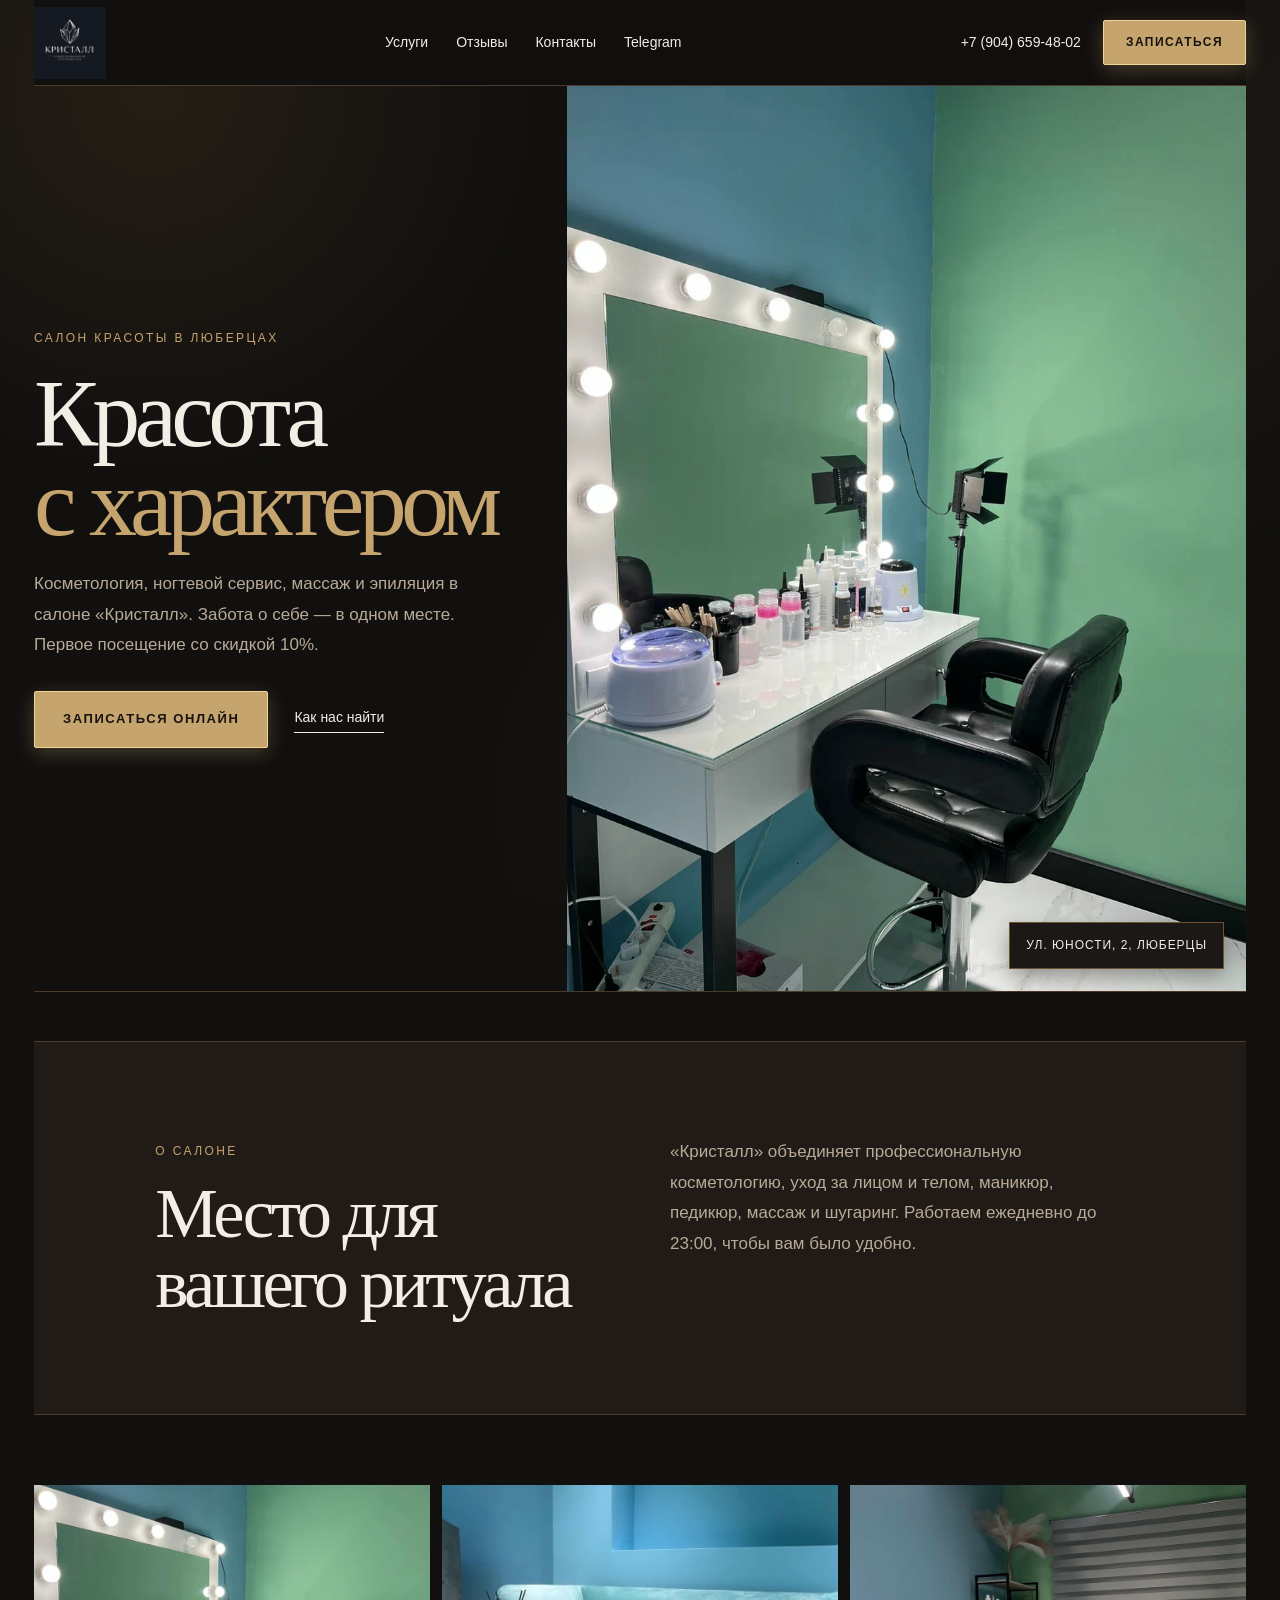
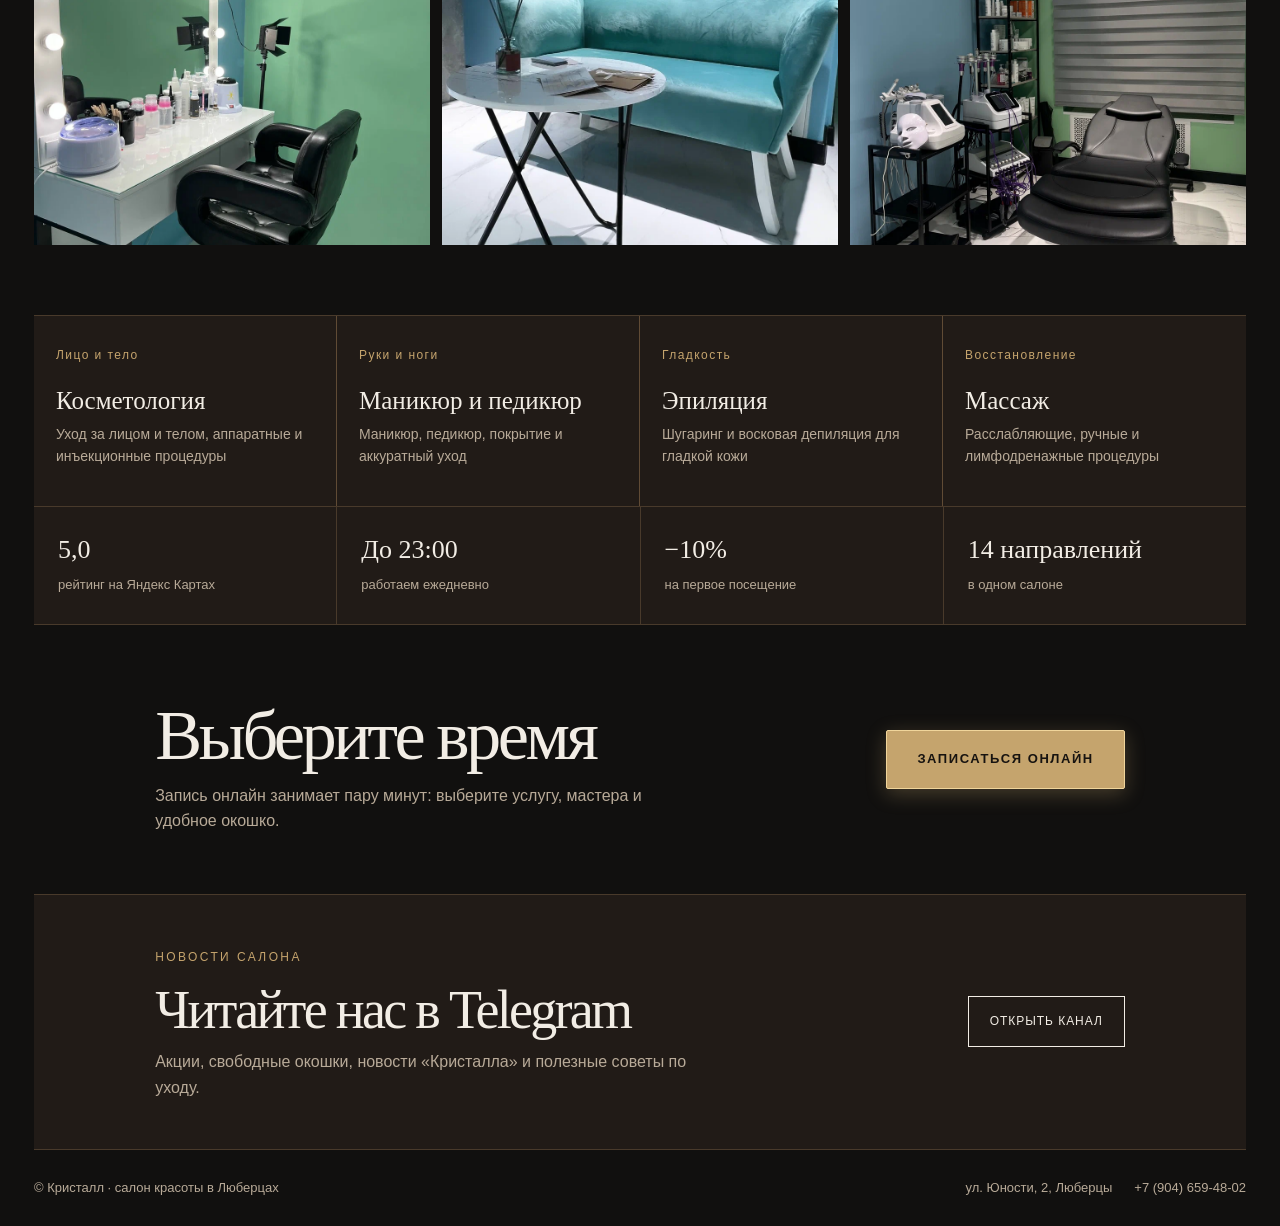
==== index.html @ a7b3329a "Add files via upload" ====
<!doctype html>
<html lang="ru">
<head>
<meta charset="utf-8">
<meta name="viewport" content="width=device-width,initial-scale=1">
<title>Кристалл — салон красоты в Люберцах: косметология, маникюр, массаж, шугаринг</title>
<meta name="description" content="Салон красоты «Кристалл» в Люберцах, ул. Юности, 2. Косметология, маникюр и педикюр, массаж, шугаринг. Работаем ежедневно до 23:00. Скидка 10% на первое посещение.">
<meta name="theme-color" content="#11100f">
<link rel="icon" href="assets/images/logo-kristall.jpg">
<link rel="canonical" href="https://russiangang52.github.io/krystal-site/">
<meta property="og:type" content="website">
<meta property="og:title" content="Кристалл — салон красоты в Люберцах">
<meta property="og:description" content="Косметология, маникюр, массаж и эпиляция. Ежедневно до 23:00. Скидка 10% на первое посещение.">
<meta property="og:image" content="https://russiangang52.github.io/krystal-site/assets/images/kristall-1.webp">
<script type="application/ld+json">
{"@context":"https://schema.org","@type":"BeautySalon","name":"Кристалл","url":"https://russiangang52.github.io/krystal-site/","telephone":"+79046594802","image":"https://russiangang52.github.io/krystal-site/assets/images/kristall-1.webp","address":{"@type":"PostalAddress","streetAddress":"ул. Юности, 2","addressLocality":"Люберцы","addressCountry":"RU"},"sameAs":["https://t.me/crystalstudio1"]}
</script>
<style>
:root{--bg:#11100f;--panel:#211b17;--ink:#f2ede5;--muted:#b8aa98;--gold:#c5a46d;--gold-hi:#f0d59b;--line:#493a2b;--serif:Georgia,serif;--sans:Arial,sans-serif}
*{box-sizing:border-box}
html{scroll-behavior:smooth}
body{margin:0;background:var(--bg);color:var(--ink);font:16px/1.6 var(--sans);
background-image:radial-gradient(circle at 12% 10%,rgba(130,92,48,.18),transparent 28%),radial-gradient(circle at 88% 18%,rgba(76,58,42,.22),transparent 30%),radial-gradient(circle at 62% 88%,rgba(107,73,43,.14),transparent 28%);background-attachment:fixed;overflow-x:clip}
a{color:inherit;text-decoration:none}
:focus-visible{outline:2px solid var(--gold-hi);outline-offset:3px}
.site{max-width:1360px;margin:auto;padding:0 34px}
.label{font-size:12px;color:var(--gold);letter-spacing:.2em;text-transform:uppercase}

/* шапка */
.top{position:sticky;top:0;z-index:30;height:86px;display:flex;align-items:center;justify-content:space-between;gap:20px;background:rgba(17,16,15,.96);border-bottom:1px solid var(--line)}
.logo{display:block;width:72px;height:72px}
.logo img{display:block;width:100%;height:100%;object-fit:contain}
.nav{display:flex;gap:28px;font-size:14px}
.nav a{padding:8px 0}
.nav a:hover{color:var(--gold)}
.top-right{display:flex;align-items:center;gap:22px}
.phone{font-size:14px;white-space:nowrap}
.phone:hover{color:var(--gold)}
.cta{display:inline-flex;align-items:center;justify-content:center;min-height:42px;padding:12px 22px;background:var(--gold);color:#171310;border:1px solid var(--gold-hi);border-radius:2px;font-size:12px;font-weight:700;letter-spacing:.12em;text-transform:uppercase;box-shadow:0 5px 20px rgba(197,164,109,.3);transition:background .2s,transform .2s}
.cta:hover{background:var(--gold-hi);transform:translateY(-1px)}

/* первый экран */
.hero{display:grid;grid-template-columns:44% 56%;min-height:650px;border-bottom:1px solid var(--line)}
.hero-copy{display:flex;flex-direction:column;justify-content:center;padding:70px 12% 70px 0}
.hero h1{font:400 clamp(52px,7.5vw,112px)/.92 var(--serif);letter-spacing:-.06em;margin:22px 0}
.hero h1 em{font-style:normal;color:var(--gold)}
.hero p{max-width:430px;color:var(--muted);font-size:17px;line-height:1.8;margin:0 0 30px}
.hero-actions{display:flex;gap:26px;align-items:center;flex-wrap:wrap}
.hero-actions .cta{padding:17px 28px;font-size:13px}
.link{border-bottom:1px solid var(--ink);padding-bottom:4px;font-size:14px}
.link:hover{color:var(--gold);border-color:var(--gold)}
.hero-image{position:relative;overflow:hidden;background:#1b1816}
.hero-image img{display:block;width:100%;height:100%;min-height:650px;object-fit:cover;filter:saturate(.85)}
.tag{position:absolute;right:22px;bottom:22px;background:#1b1816;color:var(--ink);border:1px solid #6a5232;padding:13px 16px;font-size:12px;letter-spacing:.08em;text-transform:uppercase;box-shadow:0 8px 22px rgba(0,0,0,.35)}

/* бегущая строка */
.ticker{overflow:hidden;white-space:nowrap;padding:15px 0;border-bottom:1px solid var(--line);color:var(--gold);font-size:12px;letter-spacing:.22em;text-transform:uppercase}
.ticker-track{display:inline-block;padding-left:100%;animation:ticker 40s linear infinite}
@keyframes ticker{to{transform:translateX(-100%)}}

/* общие секции */
.promo,.booking-cta,.telegram-news{border-bottom:1px solid var(--line)}
.promo{display:grid;grid-template-columns:1fr 1fr;gap:60px;padding:95px 10%;background:var(--panel)}
.promo h2,.telegram-news h2,.booking-cta h2{font:400 clamp(40px,5.5vw,72px)/1 var(--serif);letter-spacing:-.05em;margin:15px 0 0}
.promo p{color:var(--muted);font-size:17px;line-height:1.8;max-width:500px;margin:0}

.photo-strip{display:grid;grid-template-columns:repeat(3,1fr);gap:12px;padding:70px 0;border-bottom:1px solid var(--line)}
.photo-strip img{display:block;width:100%;height:360px;object-fit:cover;filter:saturate(.85);transition:filter .3s}
.photo-strip img:hover{filter:saturate(1)}

.services{display:grid;grid-template-columns:repeat(4,1fr);border-bottom:1px solid var(--line)}
.service{display:block;padding:30px 22px;min-height:190px;background:var(--panel);border-right:1px solid #604b35;transition:background .2s}
.service:last-child{border-right:0}
.service:hover{background:#2a221d}
.service small{display:block;color:var(--gold);font-size:12px;letter-spacing:.12em}
.service h3{font:400 25px var(--serif);margin:22px 0 8px}
.service p{margin:0;color:var(--muted);font-size:14px}

.benefits{display:grid;grid-template-columns:repeat(4,1fr);gap:1px;background:var(--line);border-bottom:1px solid var(--line)}
.benefit{padding:28px 24px;background:var(--panel)}
.benefit b{display:block;font:400 26px var(--serif);margin-bottom:6px}
.benefit span{color:var(--muted);font-size:13px}

.booking-cta{display:grid;grid-template-columns:1fr auto;gap:35px;align-items:center;padding:60px 10%}
.booking-cta p{color:var(--muted);max-width:520px;margin:12px 0 0}
.booking-cta .cta{padding:18px 30px;font-size:13px}

.telegram-news{display:grid;grid-template-columns:1fr auto;gap:35px;align-items:center;padding:48px 10%;background:var(--panel)}
.telegram-news h2{font-size:clamp(32px,4.5vw,54px)}
.telegram-news p{color:var(--muted);max-width:560px;margin:12px 0 0}
.btn-outline{display:inline-block;padding:15px 21px;border:1px solid var(--ink);font-size:12px;letter-spacing:.08em;text-transform:uppercase;transition:background .2s,color .2s}
.btn-outline:hover{background:var(--ink);color:#171310}

footer{display:flex;justify-content:space-between;gap:16px;flex-wrap:wrap;padding:28px 0;color:var(--muted);font-size:13px}
footer a:hover{color:var(--gold-hi)}
.foot-links{display:flex;gap:22px;flex-wrap:wrap}

/* планшет и телефон */
@media(max-width:850px){
.site{padding:0 20px}
.hero,.promo,.booking-cta,.telegram-news{grid-template-columns:1fr}
.hero-copy{padding:60px 0}
.hero-image img{min-height:420px}
.services,.benefits{grid-template-columns:1fr 1fr}
.service:nth-child(2){border-right:0}
.service{border-bottom:1px solid #604b35}
.phone{display:none}
.promo,.booking-cta,.telegram-news{padding:60px 0}
.promo{padding:60px 20px;margin:0 -20px}
}
@media(max-width:560px){
body{background-attachment:scroll}
.top{height:auto;margin:0 -20px;padding:10px 20px 0;flex-wrap:wrap;row-gap:0;background:#11100f}
.logo{width:48px;height:48px}
.logo img{border-radius:8px}
.nav{order:3;width:100%;justify-content:space-between;gap:8px;margin-top:10px;border-top:1px solid var(--line);font-size:14px}
.nav a{padding:12px 4px}
.nav a:first-child{padding-left:0}
.nav a:last-child{padding-right:0}
.hero{min-height:0}
.hero-copy{padding:44px 0 48px}
.hero h1{font-size:clamp(36px,12vw,56px);margin:16px 0 20px;overflow-wrap:break-word}
.hero h1 em{white-space:nowrap}
.hero p{font-size:16px;line-height:1.7;margin-bottom:26px}
.hero-image img{min-height:300px}
.tag{right:12px;bottom:12px;padding:10px 12px;font-size:11px}
.cta{padding:10px 18px;min-height:40px;font-size:11px;box-shadow:none}
.photo-strip,.services,.benefits{grid-template-columns:1fr}
.photo-strip{padding:50px 0}
.photo-strip img{height:280px}
.service{border-right:0}
.hero-actions .cta{width:100%}
footer{flex-direction:column}
}
@media(prefers-reduced-motion:reduce){
html{scroll-behavior:auto}
.ticker-track{animation:none;padding-left:0}
.cta,.btn-outline,.service,.photo-strip img{transition:none}
}
</style>
</head>
<body>
<main class="site">

<header class="top">
<a class="logo" href="index.html" aria-label="Кристалл — на главную"><img src="assets/images/logo-kristall.jpg" alt="Кристалл — студия косметологии и эстетики тела" width="72" height="72"></a>
<nav class="nav" aria-label="Основное меню">
<a href="services.html">Услуги</a>
<a href="reviews.html">Отзывы</a>
<a href="contacts.html">Контакты</a>
<a href="https://t.me/crystalstudio1" target="_blank" rel="noopener noreferrer">Telegram</a>
</nav>
<div class="top-right">
<a class="phone" href="tel:+79046594802">+7 (904) 659-48-02</a>
<a class="cta" href="https://n1029302.yclients.com/" target="_blank" rel="noopener noreferrer">Записаться</a>
</div>
</header>

<section class="hero">
<div class="hero-copy">
<span class="label">Салон красоты в Люберцах</span>
<h1>Красота<br><em>с характером</em></h1>
<p>Косметология, ногтевой сервис, массаж и эпиляция в салоне «Кристалл». Забота о себе — в одном месте. Первое посещение со скидкой 10%.</p>
<div class="hero-actions">
<a class="cta" href="https://n1029302.yclients.com/" target="_blank" rel="noopener noreferrer">Записаться онлайн</a>
<a class="link" href="contacts.html">Как нас найти</a>
</div>
</div>
<div class="hero-image">
<img src="assets/images/kristall-1.webp" alt="Рабочее место мастера салона Кристалл" fetchpriority="high">
<span class="tag">ул. Юности, 2, Люберцы</span>
</div>
</section>

<div class="ticker" aria-hidden="true"><span class="ticker-track">КОСМЕТОЛОГИЯ · МАССАЖ · МАНИКЮР · ПЕДИКЮР · УХОД · ШУГАРИНГ · КОСМЕТОЛОГИЯ · МАССАЖ · МАНИКЮР · ПЕДИКЮР · УХОД · ШУГАРИНГ · </span></div>

<section class="promo" aria-labelledby="about-title">
<div>
<span class="label">О салоне</span>
<h2 id="about-title">Место для<br>вашего ритуала</h2>
</div>
<p>«Кристалл» объединяет профессиональную косметологию, уход за лицом и телом, маникюр, педикюр, массаж и шугаринг. Работаем ежедневно до 23:00, чтобы вам было удобно.</p>
</section>

<section class="photo-strip" aria-label="Фотографии салона">
<img src="assets/images/kristall-1.webp" alt="Рабочее место мастера в салоне Кристалл" loading="lazy">
<img src="assets/images/kristall-2.webp" alt="Зона ожидания салона Кристалл" loading="lazy">
<img src="assets/images/kristall-3.webp" alt="Косметологический кабинет салона Кристалл" loading="lazy">
</section>

<section class="services" aria-label="Направления">
<a class="service" href="services.html"><small>Лицо и тело</small><h3>Косметология</h3><p>Уход за лицом и телом, аппаратные и инъекционные процедуры</p></a>
<a class="service" href="services.html"><small>Руки и ноги</small><h3>Маникюр и педикюр</h3><p>Маникюр, педикюр, покрытие и аккуратный уход</p></a>
<a class="service" href="services.html"><small>Гладкость</small><h3>Эпиляция</h3><p>Шугаринг и восковая депиляция для гладкой кожи</p></a>
<a class="service" href="services.html"><small>Восстановление</small><h3>Массаж</h3><p>Расслабляющие, ручные и лимфодренажные процедуры</p></a>
</section>

<section class="benefits" aria-label="Преимущества">
<div class="benefit"><b>5,0</b><span>рейтинг на Яндекс Картах</span></div>
<div class="benefit"><b>До 23:00</b><span>работаем ежедневно</span></div>
<div class="benefit"><b>−10%</b><span>на первое посещение</span></div>
<div class="benefit"><b>14 направлений</b><span>в одном салоне</span></div>
</section>

<section class="booking-cta" aria-labelledby="book-title">
<div>
<h2 id="book-title">Выберите время</h2>
<p>Запись онлайн занимает пару минут: выберите услугу, мастера и удобное окошко.</p>
</div>
<a class="cta" href="https://n1029302.yclients.com/" target="_blank" rel="noopener noreferrer">Записаться онлайн</a>
</section>

<section class="telegram-news" aria-labelledby="tg-title">
<div>
<span class="label">Новости салона</span>
<h2 id="tg-title">Читайте нас в Telegram</h2>
<p>Акции, свободные окошки, новости «Кристалла» и полезные советы по уходу.</p>
</div>
<a class="btn-outline" href="https://t.me/crystalstudio1" target="_blank" rel="noopener noreferrer">Открыть канал</a>
</section>

<footer>
<span>© Кристалл · салон красоты в Люберцах</span>
<div class="foot-links">
<a href="contacts.html">ул. Юности, 2, Люберцы</a>
<a href="tel:+79046594802">+7 (904) 659-48-02</a>
</div>
</footer>

</main>
</body>
</html>
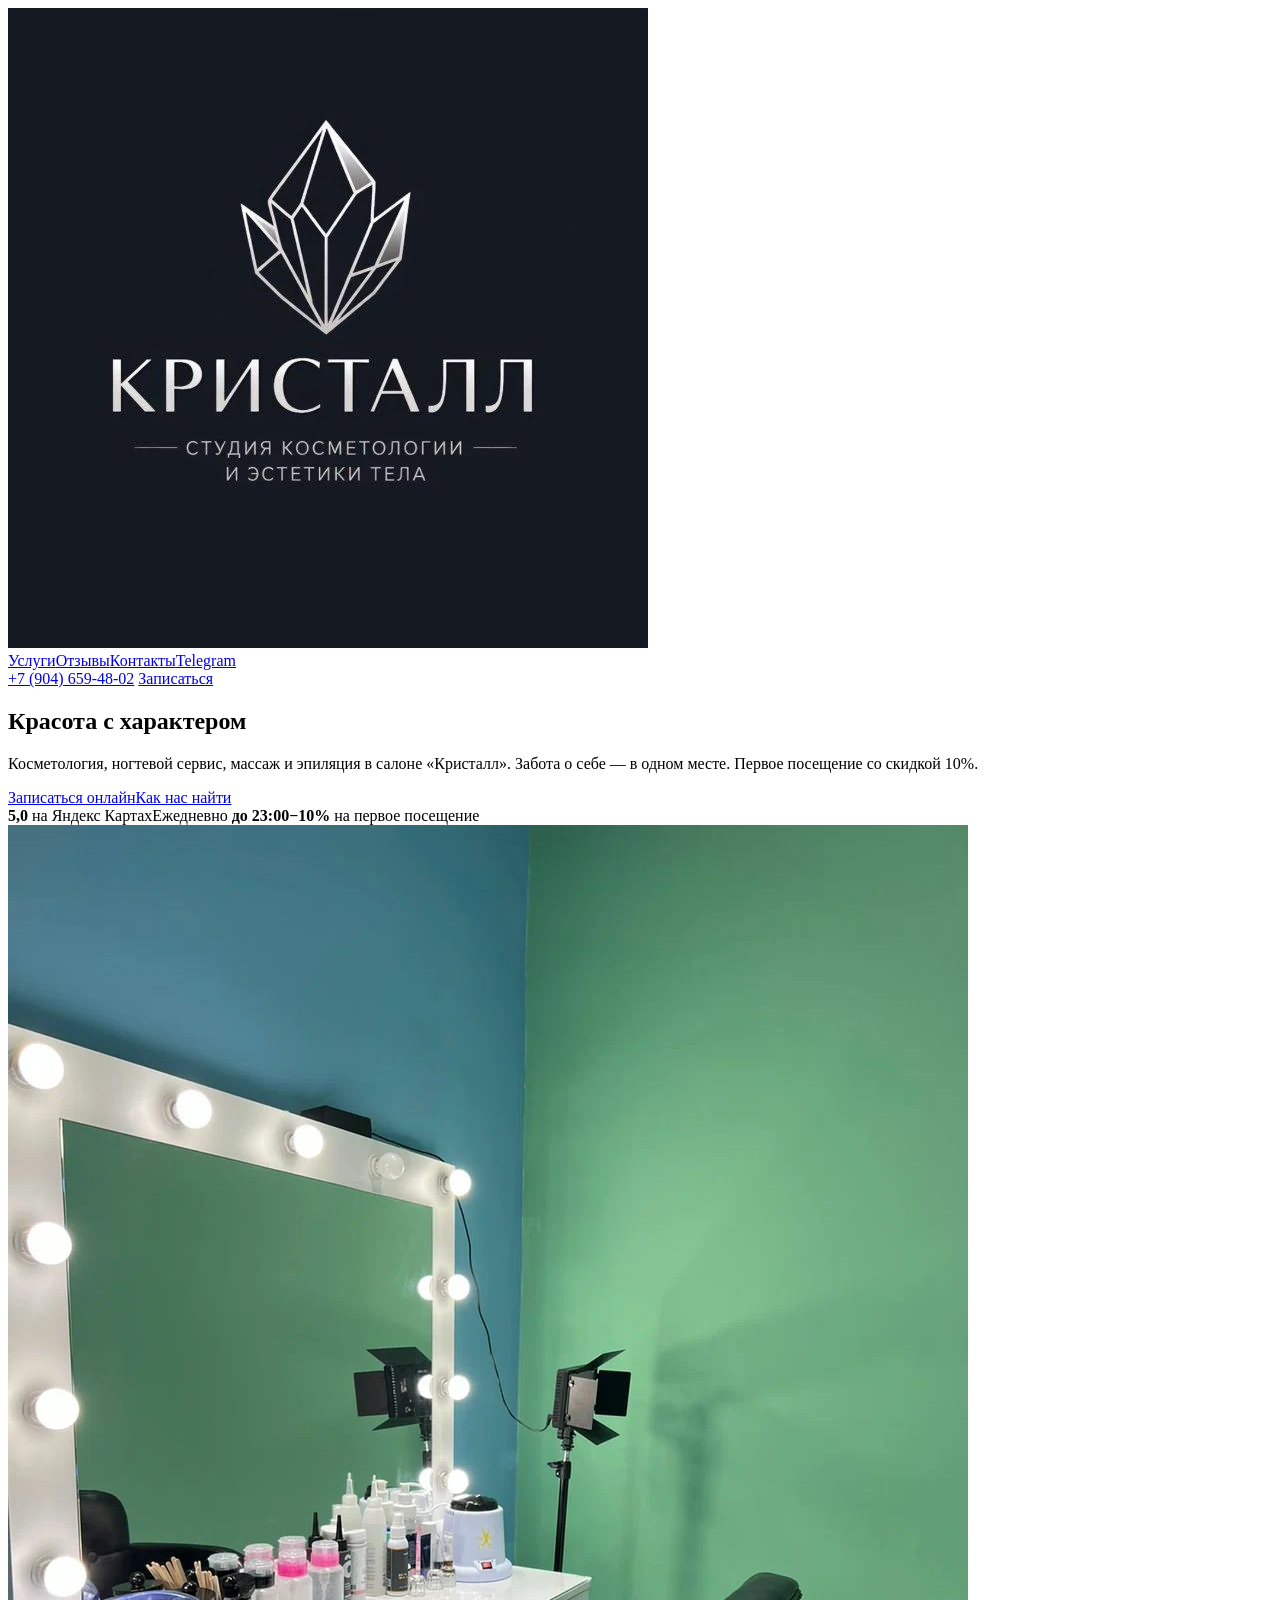
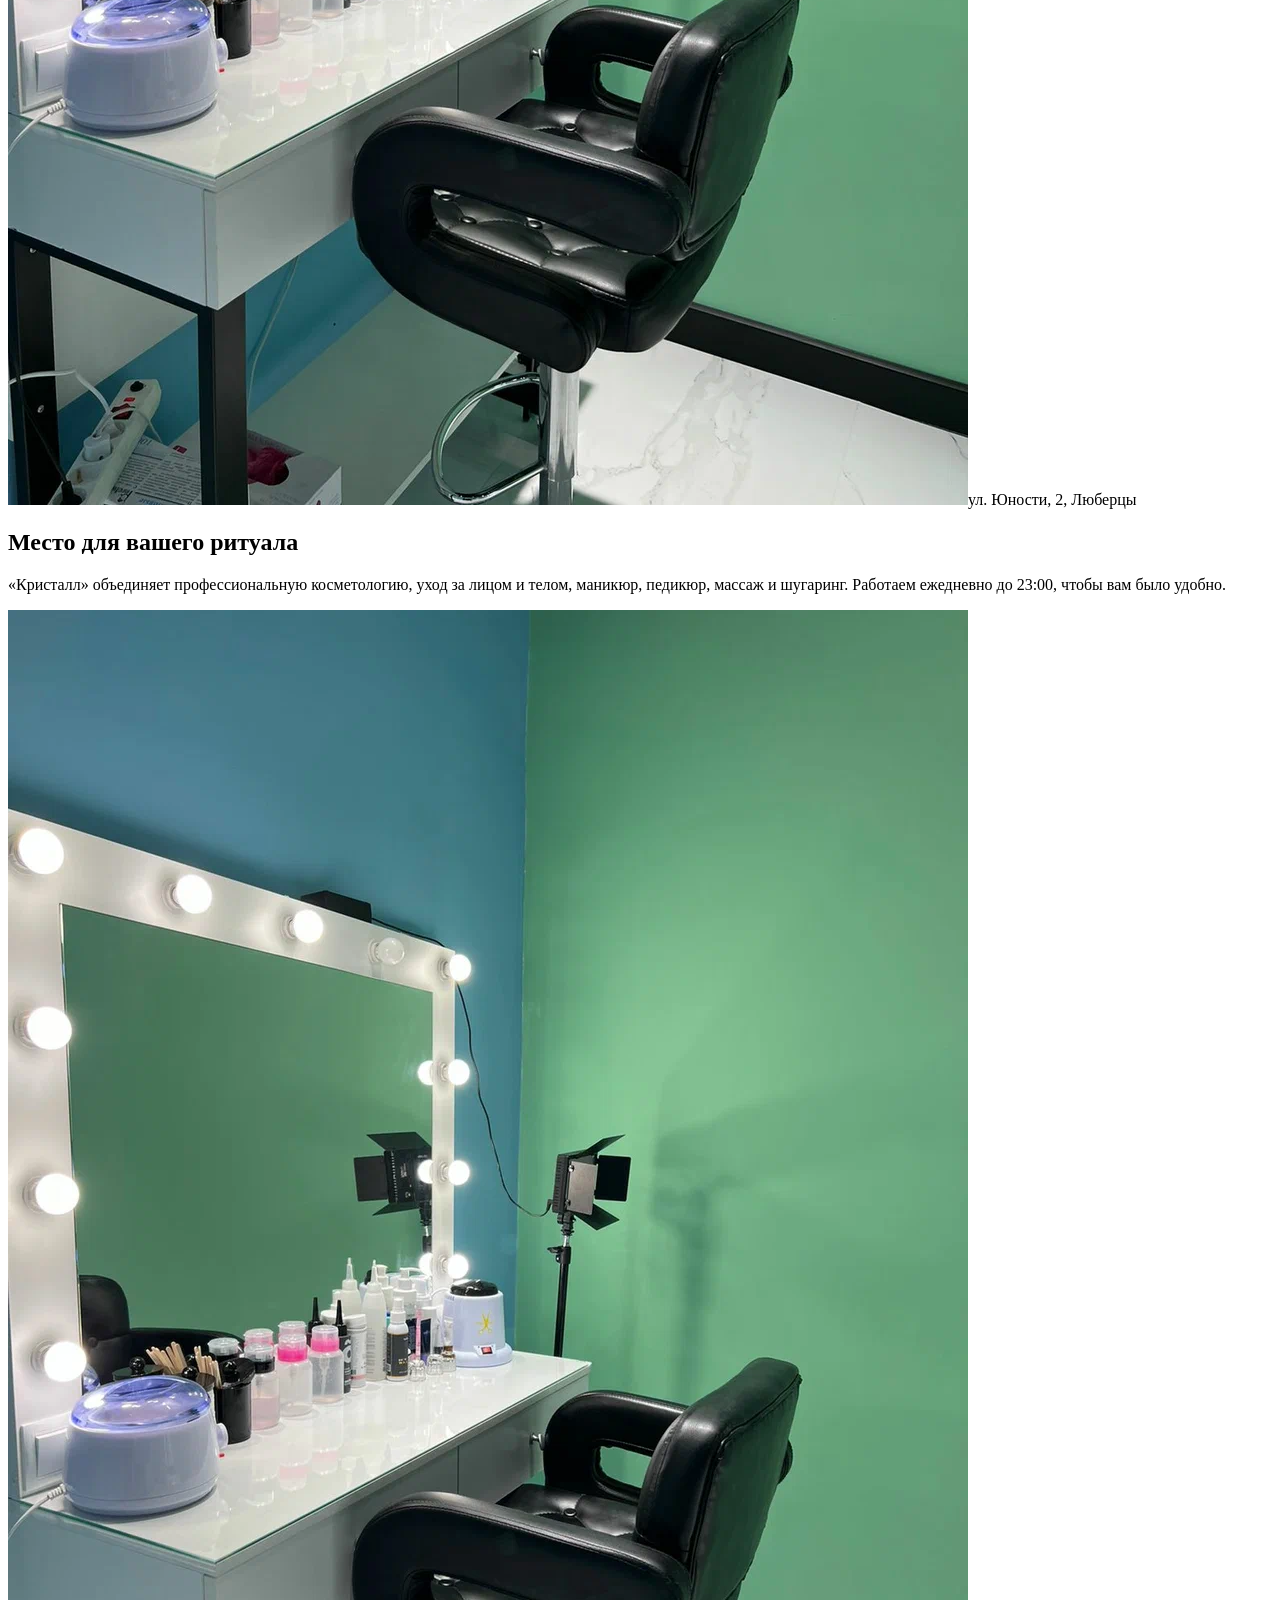
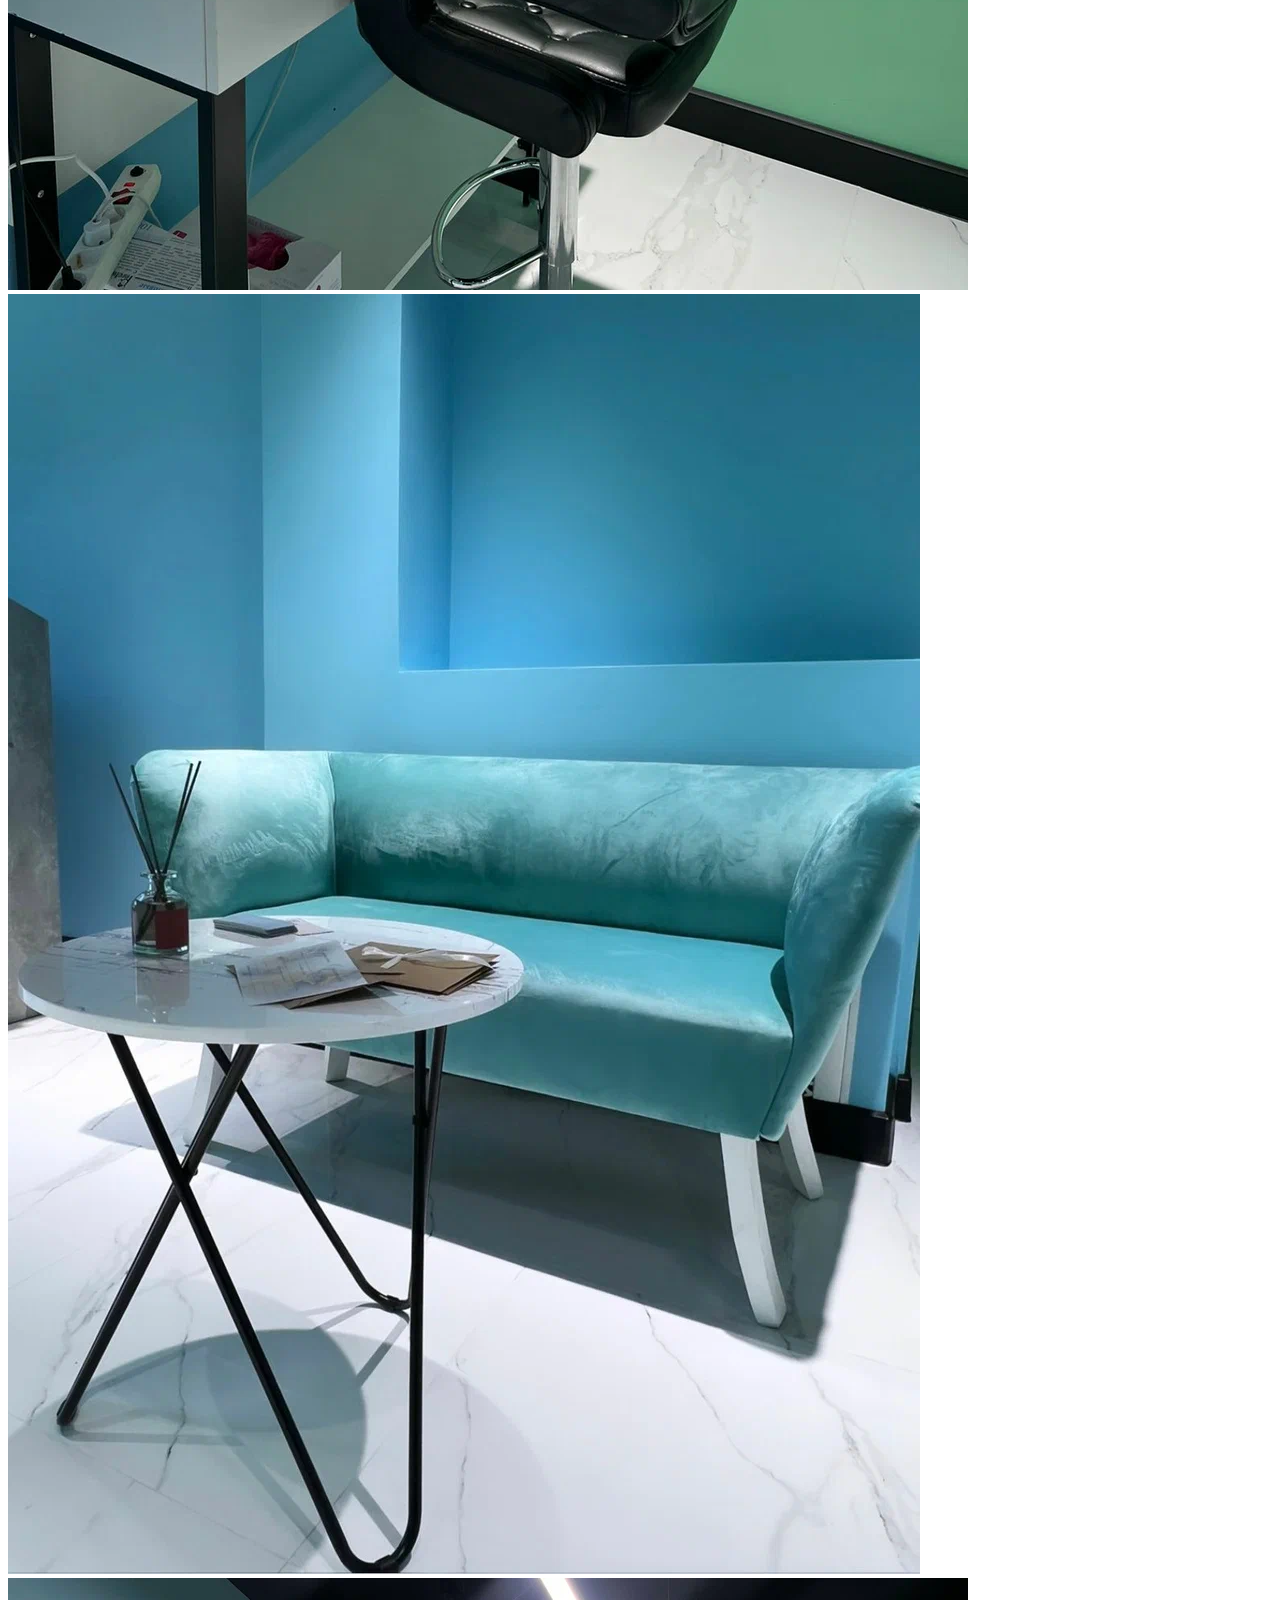
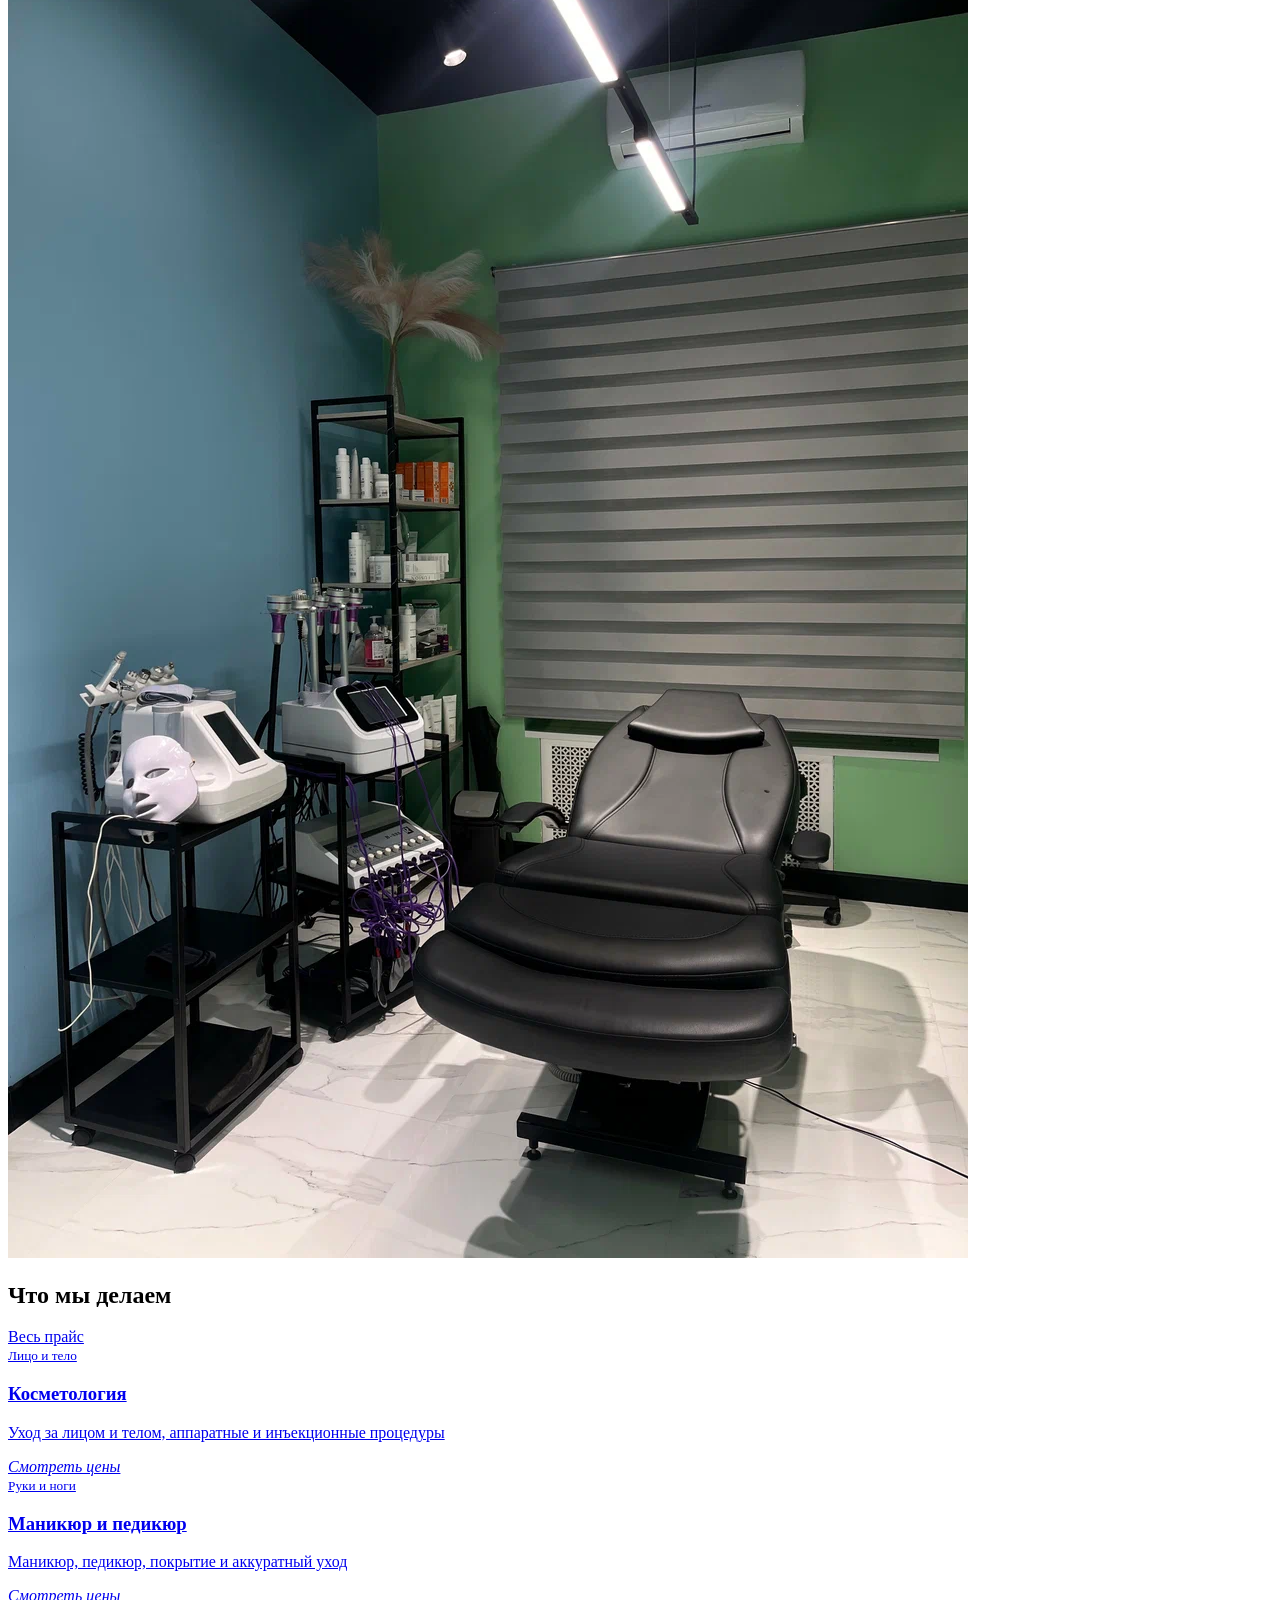
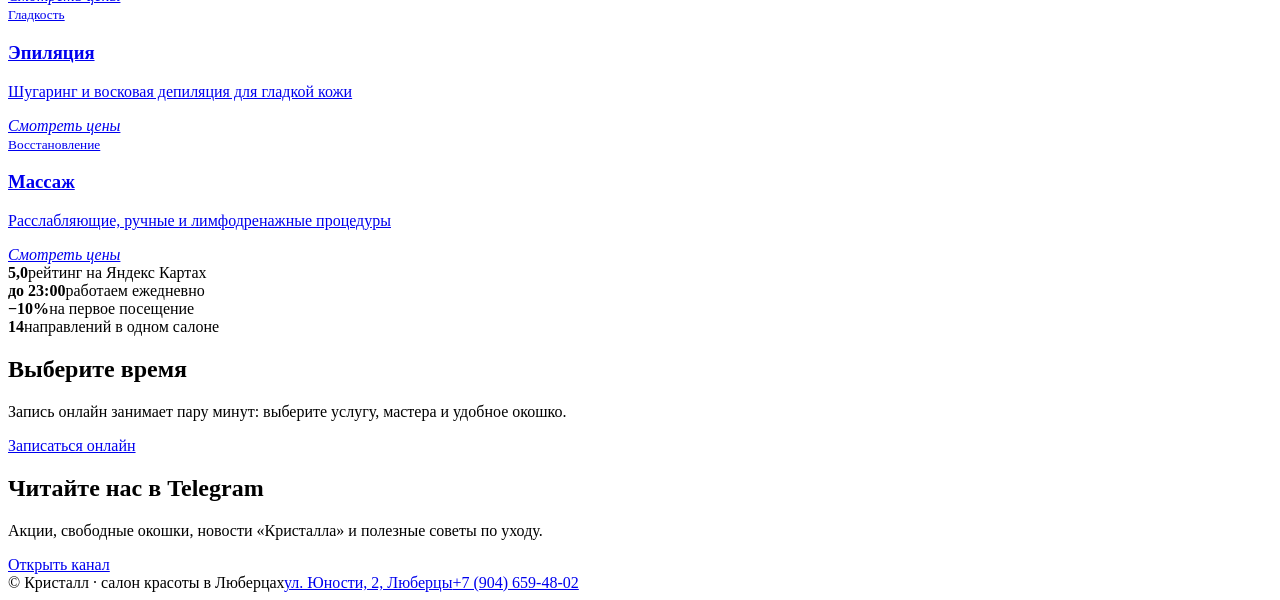
==== commit 22400960: "Add files via upload" ====
--- a/index.html
+++ b/index.html
@@ -1,232 +1,25 @@
 <!doctype html>
-<html lang="ru">
-<head>
-<meta charset="utf-8">
-<meta name="viewport" content="width=device-width,initial-scale=1">
-<title>Кристалл — салон красоты в Люберцах: косметология, маникюр, массаж, шугаринг</title>
-<meta name="description" content="Салон красоты «Кристалл» в Люберцах, ул. Юности, 2. Косметология, маникюр и педикюр, массаж, шугаринг. Работаем ежедневно до 23:00. Скидка 10% на первое посещение.">
-<meta name="theme-color" content="#11100f">
-<link rel="icon" href="assets/images/logo-kristall.jpg">
-<link rel="canonical" href="https://russiangang52.github.io/krystal-site/">
-<meta property="og:type" content="website">
-<meta property="og:title" content="Кристалл — салон красоты в Люберцах">
-<meta property="og:description" content="Косметология, маникюр, массаж и эпиляция. Ежедневно до 23:00. Скидка 10% на первое посещение.">
-<meta property="og:image" content="https://russiangang52.github.io/krystal-site/assets/images/kristall-1.webp">
-<script type="application/ld+json">
-{"@context":"https://schema.org","@type":"BeautySalon","name":"Кристалл","url":"https://russiangang52.github.io/krystal-site/","telephone":"+79046594802","image":"https://russiangang52.github.io/krystal-site/assets/images/kristall-1.webp","address":{"@type":"PostalAddress","streetAddress":"ул. Юности, 2","addressLocality":"Люберцы","addressCountry":"RU"},"sameAs":["https://t.me/crystalstudio1"]}
-</script>
-<style>
-:root{--bg:#11100f;--panel:#211b17;--ink:#f2ede5;--muted:#b8aa98;--gold:#c5a46d;--gold-hi:#f0d59b;--line:#493a2b;--serif:Georgia,serif;--sans:Arial,sans-serif}
-*{box-sizing:border-box}
-html{scroll-behavior:smooth}
-body{margin:0;background:var(--bg);color:var(--ink);font:16px/1.6 var(--sans);
-background-image:radial-gradient(circle at 12% 10%,rgba(130,92,48,.18),transparent 28%),radial-gradient(circle at 88% 18%,rgba(76,58,42,.22),transparent 30%),radial-gradient(circle at 62% 88%,rgba(107,73,43,.14),transparent 28%);background-attachment:fixed;overflow-x:clip}
-a{color:inherit;text-decoration:none}
-:focus-visible{outline:2px solid var(--gold-hi);outline-offset:3px}
-.site{max-width:1360px;margin:auto;padding:0 34px}
-.label{font-size:12px;color:var(--gold);letter-spacing:.2em;text-transform:uppercase}
-
-/* шапка */
-.top{position:sticky;top:0;z-index:30;height:86px;display:flex;align-items:center;justify-content:space-between;gap:20px;background:rgba(17,16,15,.96);border-bottom:1px solid var(--line)}
-.logo{display:block;width:72px;height:72px}
-.logo img{display:block;width:100%;height:100%;object-fit:contain}
-.nav{display:flex;gap:28px;font-size:14px}
-.nav a{padding:8px 0}
-.nav a:hover{color:var(--gold)}
-.top-right{display:flex;align-items:center;gap:22px}
-.phone{font-size:14px;white-space:nowrap}
-.phone:hover{color:var(--gold)}
-.cta{display:inline-flex;align-items:center;justify-content:center;min-height:42px;padding:12px 22px;background:var(--gold);color:#171310;border:1px solid var(--gold-hi);border-radius:2px;font-size:12px;font-weight:700;letter-spacing:.12em;text-transform:uppercase;box-shadow:0 5px 20px rgba(197,164,109,.3);transition:background .2s,transform .2s}
-.cta:hover{background:var(--gold-hi);transform:translateY(-1px)}
-
-/* первый экран */
-.hero{display:grid;grid-template-columns:44% 56%;min-height:650px;border-bottom:1px solid var(--line)}
-.hero-copy{display:flex;flex-direction:column;justify-content:center;padding:70px 12% 70px 0}
-.hero h1{font:400 clamp(52px,7.5vw,112px)/.92 var(--serif);letter-spacing:-.06em;margin:22px 0}
-.hero h1 em{font-style:normal;color:var(--gold)}
-.hero p{max-width:430px;color:var(--muted);font-size:17px;line-height:1.8;margin:0 0 30px}
-.hero-actions{display:flex;gap:26px;align-items:center;flex-wrap:wrap}
-.hero-actions .cta{padding:17px 28px;font-size:13px}
-.link{border-bottom:1px solid var(--ink);padding-bottom:4px;font-size:14px}
-.link:hover{color:var(--gold);border-color:var(--gold)}
-.hero-image{position:relative;overflow:hidden;background:#1b1816}
-.hero-image img{display:block;width:100%;height:100%;min-height:650px;object-fit:cover;filter:saturate(.85)}
-.tag{position:absolute;right:22px;bottom:22px;background:#1b1816;color:var(--ink);border:1px solid #6a5232;padding:13px 16px;font-size:12px;letter-spacing:.08em;text-transform:uppercase;box-shadow:0 8px 22px rgba(0,0,0,.35)}
-
-/* бегущая строка */
-.ticker{overflow:hidden;white-space:nowrap;padding:15px 0;border-bottom:1px solid var(--line);color:var(--gold);font-size:12px;letter-spacing:.22em;text-transform:uppercase}
-.ticker-track{display:inline-block;padding-left:100%;animation:ticker 40s linear infinite}
-@keyframes ticker{to{transform:translateX(-100%)}}
-
-/* общие секции */
-.promo,.booking-cta,.telegram-news{border-bottom:1px solid var(--line)}
-.promo{display:grid;grid-template-columns:1fr 1fr;gap:60px;padding:95px 10%;background:var(--panel)}
-.promo h2,.telegram-news h2,.booking-cta h2{font:400 clamp(40px,5.5vw,72px)/1 var(--serif);letter-spacing:-.05em;margin:15px 0 0}
-.promo p{color:var(--muted);font-size:17px;line-height:1.8;max-width:500px;margin:0}
-
-.photo-strip{display:grid;grid-template-columns:repeat(3,1fr);gap:12px;padding:70px 0;border-bottom:1px solid var(--line)}
-.photo-strip img{display:block;width:100%;height:360px;object-fit:cover;filter:saturate(.85);transition:filter .3s}
-.photo-strip img:hover{filter:saturate(1)}
-
-.services{display:grid;grid-template-columns:repeat(4,1fr);border-bottom:1px solid var(--line)}
-.service{display:block;padding:30px 22px;min-height:190px;background:var(--panel);border-right:1px solid #604b35;transition:background .2s}
-.service:last-child{border-right:0}
-.service:hover{background:#2a221d}
-.service small{display:block;color:var(--gold);font-size:12px;letter-spacing:.12em}
-.service h3{font:400 25px var(--serif);margin:22px 0 8px}
-.service p{margin:0;color:var(--muted);font-size:14px}
-
-.benefits{display:grid;grid-template-columns:repeat(4,1fr);gap:1px;background:var(--line);border-bottom:1px solid var(--line)}
-.benefit{padding:28px 24px;background:var(--panel)}
-.benefit b{display:block;font:400 26px var(--serif);margin-bottom:6px}
-.benefit span{color:var(--muted);font-size:13px}
-
-.booking-cta{display:grid;grid-template-columns:1fr auto;gap:35px;align-items:center;padding:60px 10%}
-.booking-cta p{color:var(--muted);max-width:520px;margin:12px 0 0}
-.booking-cta .cta{padding:18px 30px;font-size:13px}
-
-.telegram-news{display:grid;grid-template-columns:1fr auto;gap:35px;align-items:center;padding:48px 10%;background:var(--panel)}
-.telegram-news h2{font-size:clamp(32px,4.5vw,54px)}
-.telegram-news p{color:var(--muted);max-width:560px;margin:12px 0 0}
-.btn-outline{display:inline-block;padding:15px 21px;border:1px solid var(--ink);font-size:12px;letter-spacing:.08em;text-transform:uppercase;transition:background .2s,color .2s}
-.btn-outline:hover{background:var(--ink);color:#171310}
-
-footer{display:flex;justify-content:space-between;gap:16px;flex-wrap:wrap;padding:28px 0;color:var(--muted);font-size:13px}
-footer a:hover{color:var(--gold-hi)}
-.foot-links{display:flex;gap:22px;flex-wrap:wrap}
-
-/* планшет и телефон */
-@media(max-width:850px){
-.site{padding:0 20px}
-.hero,.promo,.booking-cta,.telegram-news{grid-template-columns:1fr}
-.hero-copy{padding:60px 0}
-.hero-image img{min-height:420px}
-.services,.benefits{grid-template-columns:1fr 1fr}
-.service:nth-child(2){border-right:0}
-.service{border-bottom:1px solid #604b35}
-.phone{display:none}
-.promo,.booking-cta,.telegram-news{padding:60px 0}
-.promo{padding:60px 20px;margin:0 -20px}
-}
-@media(max-width:560px){
-body{background-attachment:scroll}
-.top{height:auto;margin:0 -20px;padding:10px 20px 0;flex-wrap:wrap;row-gap:0;background:#11100f}
-.logo{width:48px;height:48px}
-.logo img{border-radius:8px}
-.nav{order:3;width:100%;justify-content:space-between;gap:8px;margin-top:10px;border-top:1px solid var(--line);font-size:14px}
-.nav a{padding:12px 4px}
-.nav a:first-child{padding-left:0}
-.nav a:last-child{padding-right:0}
-.hero{min-height:0}
-.hero-copy{padding:44px 0 48px}
-.hero h1{font-size:clamp(36px,12vw,56px);margin:16px 0 20px;overflow-wrap:break-word}
-.hero h1 em{white-space:nowrap}
-.hero p{font-size:16px;line-height:1.7;margin-bottom:26px}
-.hero-image img{min-height:300px}
-.tag{right:12px;bottom:12px;padding:10px 12px;font-size:11px}
-.cta{padding:10px 18px;min-height:40px;font-size:11px;box-shadow:none}
-.photo-strip,.services,.benefits{grid-template-columns:1fr}
-.photo-strip{padding:50px 0}
-.photo-strip img{height:280px}
-.service{border-right:0}
-.hero-actions .cta{width:100%}
-footer{flex-direction:column}
-}
-@media(prefers-reduced-motion:reduce){
-html{scroll-behavior:auto}
-.ticker-track{animation:none;padding-left:0}
-.cta,.btn-outline,.service,.photo-strip img{transition:none}
-}
-</style>
-</head>
-<body>
-<main class="site">
-
-<header class="top">
-<a class="logo" href="index.html" aria-label="Кристалл — на главную"><img src="assets/images/logo-kristall.jpg" alt="Кристалл — студия косметологии и эстетики тела" width="72" height="72"></a>
-<nav class="nav" aria-label="Основное меню">
-<a href="services.html">Услуги</a>
-<a href="reviews.html">Отзывы</a>
-<a href="contacts.html">Контакты</a>
-<a href="https://t.me/crystalstudio1" target="_blank" rel="noopener noreferrer">Telegram</a>
-</nav>
-<div class="top-right">
-<a class="phone" href="tel:+79046594802">+7 (904) 659-48-02</a>
-<a class="cta" href="https://n1029302.yclients.com/" target="_blank" rel="noopener noreferrer">Записаться</a>
-</div>
-</header>
-
-<section class="hero">
-<div class="hero-copy">
-<span class="label">Салон красоты в Люберцах</span>
-<h1>Красота<br><em>с характером</em></h1>
-<p>Косметология, ногтевой сервис, массаж и эпиляция в салоне «Кристалл». Забота о себе — в одном месте. Первое посещение со скидкой 10%.</p>
-<div class="hero-actions">
-<a class="cta" href="https://n1029302.yclients.com/" target="_blank" rel="noopener noreferrer">Записаться онлайн</a>
-<a class="link" href="contacts.html">Как нас найти</a>
-</div>
-</div>
-<div class="hero-image">
-<img src="assets/images/kristall-1.webp" alt="Рабочее место мастера салона Кристалл" fetchpriority="high">
-<span class="tag">ул. Юности, 2, Люберцы</span>
-</div>
-</section>
-
-<div class="ticker" aria-hidden="true"><span class="ticker-track">КОСМЕТОЛОГИЯ · МАССАЖ · МАНИКЮР · ПЕДИКЮР · УХОД · ШУГАРИНГ · КОСМЕТОЛОГИЯ · МАССАЖ · МАНИКЮР · ПЕДИКЮР · УХОД · ШУГАРИНГ · </span></div>
-
-<section class="promo" aria-labelledby="about-title">
-<div>
-<span class="label">О салоне</span>
-<h2 id="about-title">Место для<br>вашего ритуала</h2>
-</div>
-<p>«Кристалл» объединяет профессиональную косметологию, уход за лицом и телом, маникюр, педикюр, массаж и шугаринг. Работаем ежедневно до 23:00, чтобы вам было удобно.</p>
-</section>
-
-<section class="photo-strip" aria-label="Фотографии салона">
-<img src="assets/images/kristall-1.webp" alt="Рабочее место мастера в салоне Кристалл" loading="lazy">
-<img src="assets/images/kristall-2.webp" alt="Зона ожидания салона Кристалл" loading="lazy">
-<img src="assets/images/kristall-3.webp" alt="Косметологический кабинет салона Кристалл" loading="lazy">
-</section>
-
-<section class="services" aria-label="Направления">
-<a class="service" href="services.html"><small>Лицо и тело</small><h3>Косметология</h3><p>Уход за лицом и телом, аппаратные и инъекционные процедуры</p></a>
-<a class="service" href="services.html"><small>Руки и ноги</small><h3>Маникюр и педикюр</h3><p>Маникюр, педикюр, покрытие и аккуратный уход</p></a>
-<a class="service" href="services.html"><small>Гладкость</small><h3>Эпиляция</h3><p>Шугаринг и восковая депиляция для гладкой кожи</p></a>
-<a class="service" href="services.html"><small>Восстановление</small><h3>Массаж</h3><p>Расслабляющие, ручные и лимфодренажные процедуры</p></a>
-</section>
-
-<section class="benefits" aria-label="Преимущества">
-<div class="benefit"><b>5,0</b><span>рейтинг на Яндекс Картах</span></div>
-<div class="benefit"><b>До 23:00</b><span>работаем ежедневно</span></div>
-<div class="benefit"><b>−10%</b><span>на первое посещение</span></div>
-<div class="benefit"><b>14 направлений</b><span>в одном салоне</span></div>
-</section>
-
-<section class="booking-cta" aria-labelledby="book-title">
-<div>
-<h2 id="book-title">Выберите время</h2>
-<p>Запись онлайн занимает пару минут: выберите услугу, мастера и удобное окошко.</p>
-</div>
-<a class="cta" href="https://n1029302.yclients.com/" target="_blank" rel="noopener noreferrer">Записаться онлайн</a>
-</section>
-
-<section class="telegram-news" aria-labelledby="tg-title">
-<div>
-<span class="label">Новости салона</span>
-<h2 id="tg-title">Читайте нас в Telegram</h2>
-<p>Акции, свободные окошки, новости «Кристалла» и полезные советы по уходу.</p>
-</div>
-<a class="btn-outline" href="https://t.me/crystalstudio1" target="_blank" rel="noopener noreferrer">Открыть канал</a>
-</section>
-
-<footer>
-<span>© Кристалл · салон красоты в Люберцах</span>
-<div class="foot-links">
-<a href="contacts.html">ул. Юности, 2, Люберцы</a>
-<a href="tel:+79046594802">+7 (904) 659-48-02</a>
-</div>
-</footer>
-
-</main>
-</body>
-</html>
+<html lang="ru"><head><meta charset="utf-8"><meta name="viewport" content="width=device-width,initial-scale=1">
+<title>Кристалл — салон красоты в Люберцах: косметология, маникюр, массаж, шугаринг</title><meta name="description" content="Салон красоты «Кристалл» в Люберцах, ул. Юности, 2. Косметология, маникюр и педикюр, массаж, шугаринг. Работаем ежедневно до 23:00. Скидка 10% на первое посещение."><meta name="theme-color" content="#f3f6fa"><meta property="og:title" content="Кристалл — салон красоты в Люберцах"><meta property="og:description" content="Косметология, маникюр, массаж и эпиляция. Ежедневно до 23:00. Скидка 10% на первое посещение."><meta property="og:type" content="website"><meta property="og:image" content="assets/images/kristall-1.webp">
+<link rel="preconnect" href="https://fonts.googleapis.com"><link rel="preconnect" href="https://fonts.gstatic.com" crossorigin>
+<link href="https://fonts.googleapis.com/css2?family=Onest:wght@400;500;600&family=Unbounded:wght@300;400&display=swap&subset=cyrillic" rel="stylesheet">
+<link rel="stylesheet" href="assets/css/style.css"></head><body>
+<header class="top"><div class="wrap"><div class="bar">
+<a class="logo" href="index.html" aria-label="Кристалл — на главную"><img src="assets/images/logo-kristall.jpg" alt="Кристалл — студия косметологии и эстетики тела"></a>
+<nav class="nav"><a href="services.html">Услуги</a><a href="reviews.html">Отзывы</a><a href="contacts.html">Контакты</a><a href="https://t.me/crystalstudio1" target="_blank" rel="noopener">Telegram</a></nav>
+<a class="tel" href="tel:+79046594802">+7 (904) 659-48-02</a>
+<a class="btn btn-r" href="https://n1029302.yclients.com/" target="_blank" rel="noopener">Записаться</a></div></div></header>
+<main>
+<section class="wrap hero"><div><h1>Красота с характером</h1>
+<p class="lead">Косметология, ногтевой сервис, массаж и эпиляция в салоне «Кристалл». Забота о себе — в одном месте. Первое посещение со скидкой 10%.</p>
+<div class="row"><a class="btn btn-p" href="https://n1029302.yclients.com/" target="_blank" rel="noopener">Записаться онлайн</a><a class="btn btn-s" href="contacts.html">Как нас найти</a></div>
+<div class="row chips"><span class="chip"><b>5,0</b> на Яндекс Картах</span><span class="chip">Ежедневно <b>до 23:00</b></span><span class="chip"><b>−10%</b> на первое посещение</span></div></div>
+<div class="arch"><img src="assets/images/kristall-1.webp" alt="Рабочее место мастера салона Кристалл"><span class="badge">ул. Юности, 2, Люберцы</span></div></section>
+<section class="wrap sec"><div class="about"><div><h2>Место для вашего ритуала</h2><p>«Кристалл» объединяет профессиональную косметологию, уход за лицом и телом, маникюр, педикюр, массаж и шугаринг. Работаем ежедневно до 23:00, чтобы вам было удобно.</p></div>
+<div class="photos"><img src="assets/images/kristall-1.webp" alt="Рабочее место мастера в салоне Кристалл" loading="lazy"><img src="assets/images/kristall-2.webp" alt="Зона ожидания салона Кристалл" loading="lazy"><img src="assets/images/kristall-3.webp" alt="Косметологический кабинет салона Кристалл" loading="lazy"></div></div></section>
+<section class="wrap"><div class="sec-h"><h2>Что мы делаем</h2><a class="btn btn-s" href="services.html">Весь прайс</a></div><div class="bento"><a class="tile" href="services.html"><div><small>Лицо и тело</small><h3>Косметология</h3><p>Уход за лицом и телом, аппаратные и инъекционные процедуры</p></div><i>Смотреть цены</i></a><a class="tile" href="services.html"><div><small>Руки и ноги</small><h3>Маникюр и педикюр</h3><p>Маникюр, педикюр, покрытие и аккуратный уход</p></div><i>Смотреть цены</i></a><a class="tile" href="services.html"><div><small>Гладкость</small><h3>Эпиляция</h3><p>Шугаринг и восковая депиляция для гладкой кожи</p></div><i>Смотреть цены</i></a><a class="tile" href="services.html"><div><small>Восстановление</small><h3>Массаж</h3><p>Расслабляющие, ручные и лимфодренажные процедуры</p></div><i>Смотреть цены</i></a></div></section>
+<section class="wrap sec"><div class="stats"><div><b>5,0</b><span>рейтинг на Яндекс Картах</span></div><div><b>до 23:00</b><span>работаем ежедневно</span></div><div><b>−10%</b><span>на первое посещение</span></div><div><b>14</b><span>направлений в одном салоне</span></div></div></section>
+<section class="wrap"><div class="duo"><div class="block dark"><h2>Выберите время</h2><p>Запись онлайн занимает пару минут: выберите услугу, мастера и удобное окошко.</p><a class="btn btn-r" href="https://n1029302.yclients.com/" target="_blank" rel="noopener">Записаться онлайн</a></div>
+<div class="block light" style="background:var(--mist);border-color:var(--mist)"><h2>Читайте нас в Telegram</h2><p>Акции, свободные окошки, новости «Кристалла» и полезные советы по уходу.</p><a class="btn btn-p" href="https://t.me/crystalstudio1" target="_blank" rel="noopener">Открыть канал</a></div></div></section></main>
+<footer><div class="wrap"><span>© Кристалл · салон красоты в Люберцах</span><a href="contacts.html">ул. Юности, 2, Люберцы</a><a href="tel:+79046594802">+7 (904) 659-48-02</a></div></footer>
+</body></html>
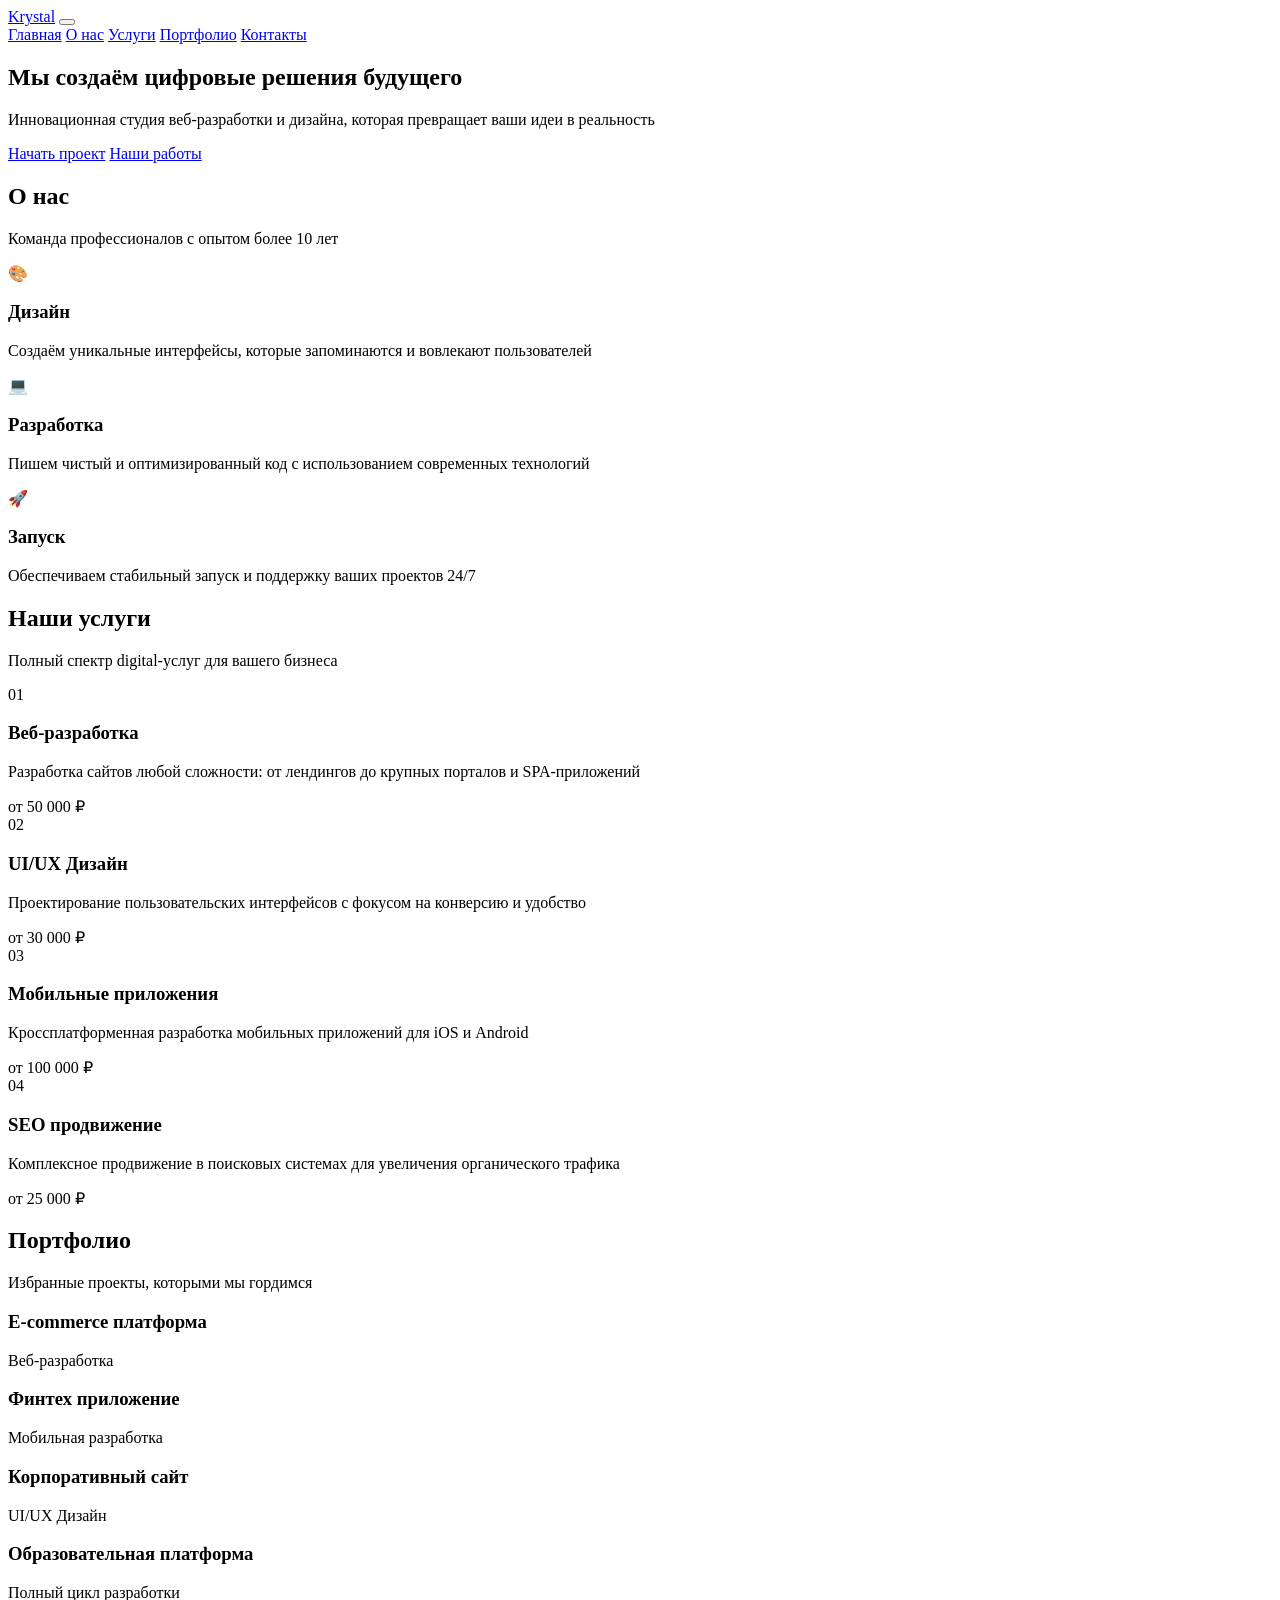
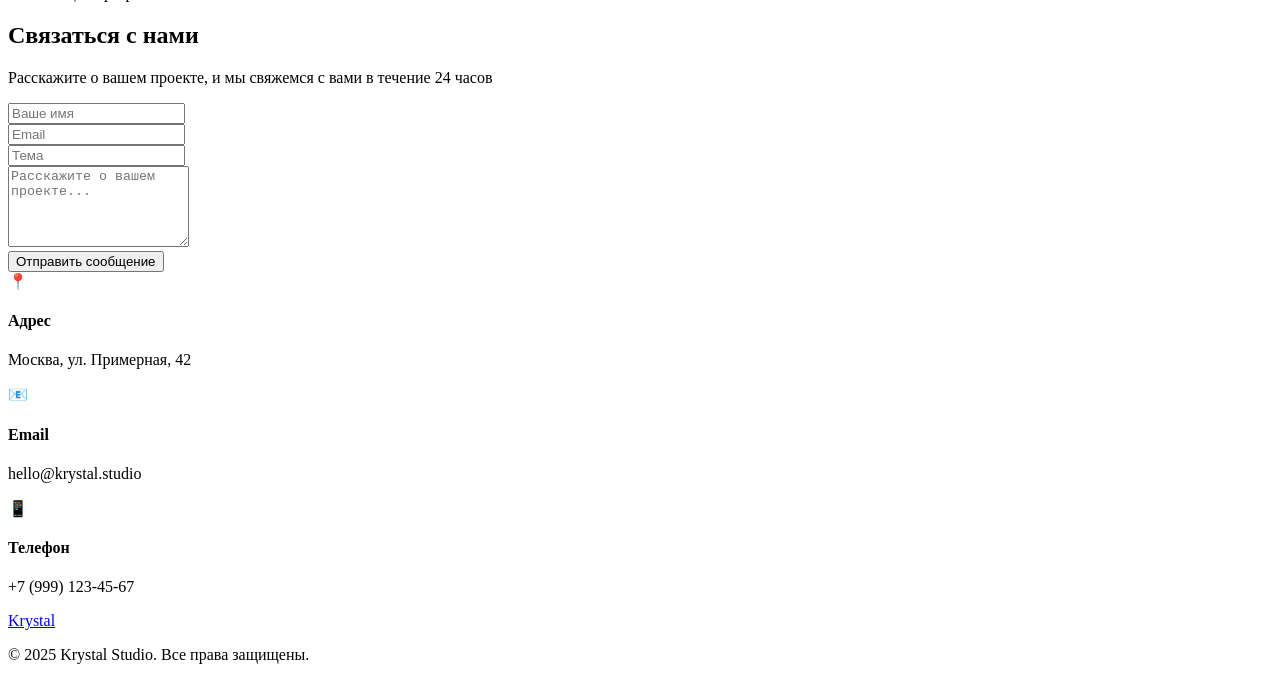
==== commit 6acd34ce: "Update index.html" ====
--- a/index.html
+++ b/index.html
@@ -1,25 +1,223 @@
-<!doctype html>
-<html lang="ru"><head><meta charset="utf-8"><meta name="viewport" content="width=device-width,initial-scale=1">
-<title>Кристалл — салон красоты в Люберцах: косметология, маникюр, массаж, шугаринг</title><meta name="description" content="Салон красоты «Кристалл» в Люберцах, ул. Юности, 2. Косметология, маникюр и педикюр, массаж, шугаринг. Работаем ежедневно до 23:00. Скидка 10% на первое посещение."><meta name="theme-color" content="#f3f6fa"><meta property="og:title" content="Кристалл — салон красоты в Люберцах"><meta property="og:description" content="Косметология, маникюр, массаж и эпиляция. Ежедневно до 23:00. Скидка 10% на первое посещение."><meta property="og:type" content="website"><meta property="og:image" content="assets/images/kristall-1.webp">
-<link rel="preconnect" href="https://fonts.googleapis.com"><link rel="preconnect" href="https://fonts.gstatic.com" crossorigin>
-<link href="https://fonts.googleapis.com/css2?family=Onest:wght@400;500;600&family=Unbounded:wght@300;400&display=swap&subset=cyrillic" rel="stylesheet">
-<link rel="stylesheet" href="assets/css/style.css"></head><body>
-<header class="top"><div class="wrap"><div class="bar">
-<a class="logo" href="index.html" aria-label="Кристалл — на главную"><img src="assets/images/logo-kristall.jpg" alt="Кристалл — студия косметологии и эстетики тела"></a>
-<nav class="nav"><a href="services.html">Услуги</a><a href="reviews.html">Отзывы</a><a href="contacts.html">Контакты</a><a href="https://t.me/crystalstudio1" target="_blank" rel="noopener">Telegram</a></nav>
-<a class="tel" href="tel:+79046594802">+7 (904) 659-48-02</a>
-<a class="btn btn-r" href="https://n1029302.yclients.com/" target="_blank" rel="noopener">Записаться</a></div></div></header>
-<main>
-<section class="wrap hero"><div><h1>Красота с характером</h1>
-<p class="lead">Косметология, ногтевой сервис, массаж и эпиляция в салоне «Кристалл». Забота о себе — в одном месте. Первое посещение со скидкой 10%.</p>
-<div class="row"><a class="btn btn-p" href="https://n1029302.yclients.com/" target="_blank" rel="noopener">Записаться онлайн</a><a class="btn btn-s" href="contacts.html">Как нас найти</a></div>
-<div class="row chips"><span class="chip"><b>5,0</b> на Яндекс Картах</span><span class="chip">Ежедневно <b>до 23:00</b></span><span class="chip"><b>−10%</b> на первое посещение</span></div></div>
-<div class="arch"><img src="assets/images/kristall-1.webp" alt="Рабочее место мастера салона Кристалл"><span class="badge">ул. Юности, 2, Люберцы</span></div></section>
-<section class="wrap sec"><div class="about"><div><h2>Место для вашего ритуала</h2><p>«Кристалл» объединяет профессиональную косметологию, уход за лицом и телом, маникюр, педикюр, массаж и шугаринг. Работаем ежедневно до 23:00, чтобы вам было удобно.</p></div>
-<div class="photos"><img src="assets/images/kristall-1.webp" alt="Рабочее место мастера в салоне Кристалл" loading="lazy"><img src="assets/images/kristall-2.webp" alt="Зона ожидания салона Кристалл" loading="lazy"><img src="assets/images/kristall-3.webp" alt="Косметологический кабинет салона Кристалл" loading="lazy"></div></div></section>
-<section class="wrap"><div class="sec-h"><h2>Что мы делаем</h2><a class="btn btn-s" href="services.html">Весь прайс</a></div><div class="bento"><a class="tile" href="services.html"><div><small>Лицо и тело</small><h3>Косметология</h3><p>Уход за лицом и телом, аппаратные и инъекционные процедуры</p></div><i>Смотреть цены</i></a><a class="tile" href="services.html"><div><small>Руки и ноги</small><h3>Маникюр и педикюр</h3><p>Маникюр, педикюр, покрытие и аккуратный уход</p></div><i>Смотреть цены</i></a><a class="tile" href="services.html"><div><small>Гладкость</small><h3>Эпиляция</h3><p>Шугаринг и восковая депиляция для гладкой кожи</p></div><i>Смотреть цены</i></a><a class="tile" href="services.html"><div><small>Восстановление</small><h3>Массаж</h3><p>Расслабляющие, ручные и лимфодренажные процедуры</p></div><i>Смотреть цены</i></a></div></section>
-<section class="wrap sec"><div class="stats"><div><b>5,0</b><span>рейтинг на Яндекс Картах</span></div><div><b>до 23:00</b><span>работаем ежедневно</span></div><div><b>−10%</b><span>на первое посещение</span></div><div><b>14</b><span>направлений в одном салоне</span></div></div></section>
-<section class="wrap"><div class="duo"><div class="block dark"><h2>Выберите время</h2><p>Запись онлайн занимает пару минут: выберите услугу, мастера и удобное окошко.</p><a class="btn btn-r" href="https://n1029302.yclients.com/" target="_blank" rel="noopener">Записаться онлайн</a></div>
-<div class="block light" style="background:var(--mist);border-color:var(--mist)"><h2>Читайте нас в Telegram</h2><p>Акции, свободные окошки, новости «Кристалла» и полезные советы по уходу.</p><a class="btn btn-p" href="https://t.me/crystalstudio1" target="_blank" rel="noopener">Открыть канал</a></div></div></section></main>
-<footer><div class="wrap"><span>© Кристалл · салон красоты в Люберцах</span><a href="contacts.html">ул. Юности, 2, Люберцы</a><a href="tel:+79046594802">+7 (904) 659-48-02</a></div></footer>
-</body></html>+<!DOCTYPE html>
+<html lang="ru">
+<head>
+    <meta charset="UTF-8">
+    <meta name="viewport" content="width=device-width, initial-scale=1.0">
+    <title>Krystal</title>
+    <link rel="stylesheet" href="style.css">
+    <link rel="preconnect" href="https://fonts.googleapis.com">
+    <link rel="preconnect" href="https://fonts.gstatic.com" crossorigin>
+    <link href="https://fonts.googleapis.com/css2?family=Montserrat:wght@400;500;600;700;800;900&display=swap" rel="stylesheet">
+</head>
+<body>
+
+    <!-- Навигация -->
+    <header class="header">
+        <div class="header-container">
+            <a href="#" class="logo">Krystal</a>
+
+            <!-- Бургер-кнопка для мобильных -->
+            <button class="burger" id="burger" aria-label="Открыть меню">
+                <span class="burger-line"></span>
+                <span class="burger-line"></span>
+                <span class="burger-line"></span>
+            </button>
+
+            <nav class="nav" id="nav">
+                <a href="#home" class="nav-link" data-section="home">Главная</a>
+                <a href="#about" class="nav-link" data-section="about">О нас</a>
+                <a href="#services" class="nav-link" data-section="services">Услуги</a>
+                <a href="#portfolio" class="nav-link" data-section="portfolio">Портфолио</a>
+                <a href="#contact" class="nav-link" data-section="contact">Контакты</a>
+            </nav>
+        </div>
+    </header>
+
+    <!-- Секция 1: Главная -->
+    <section class="hero" id="home">
+        <div class="hero-content">
+            <h1 class="hero-title">
+                <span class="title-line">Мы создаём</span>
+                <span class="title-line highlight">цифровые решения</span>
+                <span class="title-line">будущего</span>
+            </h1>
+            <p class="hero-subtitle">Инновационная студия веб-разработки и дизайна, которая превращает ваши идеи в реальность</p>
+            <div class="hero-buttons">
+                <a href="#contact" class="btn btn-primary">Начать проект</a>
+                <a href="#portfolio" class="btn btn-secondary">Наши работы</a>
+            </div>
+        </div>
+        <div class="hero-visual">
+            <div class="crystal-shape"></div>
+            <div class="floating-particles">
+                <span class="particle"></span>
+                <span class="particle"></span>
+                <span class="particle"></span>
+                <span class="particle"></span>
+                <span class="particle"></span>
+            </div>
+        </div>
+    </section>
+
+    <!-- Секция 2: О нас -->
+    <section class="about" id="about">
+        <div class="section-container">
+            <h2 class="section-title">О нас</h2>
+            <p class="section-subtitle">Команда профессионалов с опытом более 10 лет</p>
+            <div class="about-grid">
+                <div class="about-card">
+                    <div class="card-icon">🎨</div>
+                    <h3>Дизайн</h3>
+                    <p>Создаём уникальные интерфейсы, которые запоминаются и вовлекают пользователей</p>
+                </div>
+                <div class="about-card">
+                    <div class="card-icon">💻</div>
+                    <h3>Разработка</h3>
+                    <p>Пишем чистый и оптимизированный код с использованием современных технологий</p>
+                </div>
+                <div class="about-card">
+                    <div class="card-icon">🚀</div>
+                    <h3>Запуск</h3>
+                    <p>Обеспечиваем стабильный запуск и поддержку ваших проектов 24/7</p>
+                </div>
+            </div>
+        </div>
+    </section>
+
+    <!-- Секция 3: Услуги -->
+    <section class="services" id="services">
+        <div class="section-container">
+            <h2 class="section-title">Наши услуги</h2>
+            <p class="section-subtitle">Полный спектр digital-услуг для вашего бизнеса</p>
+            <div class="services-list">
+                <div class="service-item">
+                    <div class="service-number">01</div>
+                    <div class="service-info">
+                        <h3>Веб-разработка</h3>
+                        <p>Разработка сайтов любой сложности: от лендингов до крупных порталов и SPA-приложений</p>
+                    </div>
+                    <div class="service-price">от 50 000 ₽</div>
+                </div>
+                <div class="service-item">
+                    <div class="service-number">02</div>
+                    <div class="service-info">
+                        <h3>UI/UX Дизайн</h3>
+                        <p>Проектирование пользовательских интерфейсов с фокусом на конверсию и удобство</p>
+                    </div>
+                    <div class="service-price">от 30 000 ₽</div>
+                </div>
+                <div class="service-item">
+                    <div class="service-number">03</div>
+                    <div class="service-info">
+                        <h3>Мобильные приложения</h3>
+                        <p>Кроссплатформенная разработка мобильных приложений для iOS и Android</p>
+                    </div>
+                    <div class="service-price">от 100 000 ₽</div>
+                </div>
+                <div class="service-item">
+                    <div class="service-number">04</div>
+                    <div class="service-info">
+                        <h3>SEO продвижение</h3>
+                        <p>Комплексное продвижение в поисковых системах для увеличения органического трафика</p>
+                    </div>
+                    <div class="service-price">от 25 000 ₽</div>
+                </div>
+            </div>
+        </div>
+    </section>
+
+    <!-- Секция 4: Портфолио -->
+    <section class="portfolio" id="portfolio">
+        <div class="section-container">
+            <h2 class="section-title">Портфолио</h2>
+            <p class="section-subtitle">Избранные проекты, которыми мы гордимся</p>
+            <div class="portfolio-grid">
+                <div class="portfolio-item large">
+                    <div class="portfolio-overlay">
+                        <h3>E-commerce платформа</h3>
+                        <p>Веб-разработка</p>
+                    </div>
+                </div>
+                <div class="portfolio-item">
+                    <div class="portfolio-overlay">
+                        <h3>Финтех приложение</h3>
+                        <p>Мобильная разработка</p>
+                    </div>
+                </div>
+                <div class="portfolio-item">
+                    <div class="portfolio-overlay">
+                        <h3>Корпоративный сайт</h3>
+                        <p>UI/UX Дизайн</p>
+                    </div>
+                </div>
+                <div class="portfolio-item wide">
+                    <div class="portfolio-overlay">
+                        <h3>Образовательная платформа</h3>
+                        <p>Полный цикл разработки</p>
+                    </div>
+                </div>
+            </div>
+        </div>
+    </section>
+
+    <!-- Секция 5: Контакты -->
+    <section class="contact" id="contact">
+        <div class="section-container">
+            <h2 class="section-title">Связаться с нами</h2>
+            <p class="section-subtitle">Расскажите о вашем проекте, и мы свяжемся с вами в течение 24 часов</p>
+            <div class="contact-wrapper">
+                <form class="contact-form">
+                    <div class="form-row">
+                        <div class="form-group">
+                            <input type="text" placeholder="Ваше имя" required>
+                        </div>
+                        <div class="form-group">
+                            <input type="email" placeholder="Email" required>
+                        </div>
+                    </div>
+                    <div class="form-group">
+                        <input type="text" placeholder="Тема">
+                    </div>
+                    <div class="form-group">
+                        <textarea placeholder="Расскажите о вашем проекте..." rows="5"></textarea>
+                    </div>
+                    <button type="submit" class="btn btn-primary btn-full">Отправить сообщение</button>
+                </form>
+                <div class="contact-info">
+                    <div class="info-item">
+                        <span class="info-icon">📍</span>
+                        <div>
+                            <h4>Адрес</h4>
+                            <p>Москва, ул. Примерная, 42</p>
+                        </div>
+                    </div>
+                    <div class="info-item">
+                        <span class="info-icon">📧</span>
+                        <div>
+                            <h4>Email</h4>
+                            <p>hello@krystal.studio</p>
+                        </div>
+                    </div>
+                    <div class="info-item">
+                        <span class="info-icon">📱</span>
+                        <div>
+                            <h4>Телефон</h4>
+                            <p>+7 (999) 123-45-67</p>
+                        </div>
+                    </div>
+                </div>
+            </div>
+        </div>
+    </section>
+
+    <!-- Футер -->
+    <footer class="footer">
+        <div class="footer-container">
+            <a href="#" class="logo">Krystal</a>
+            <p>© 2025 Krystal Studio. Все права защищены.</p>
+        </div>
+    </footer>
+
+    <script src="script.js"></script>
+</body>
+</html>
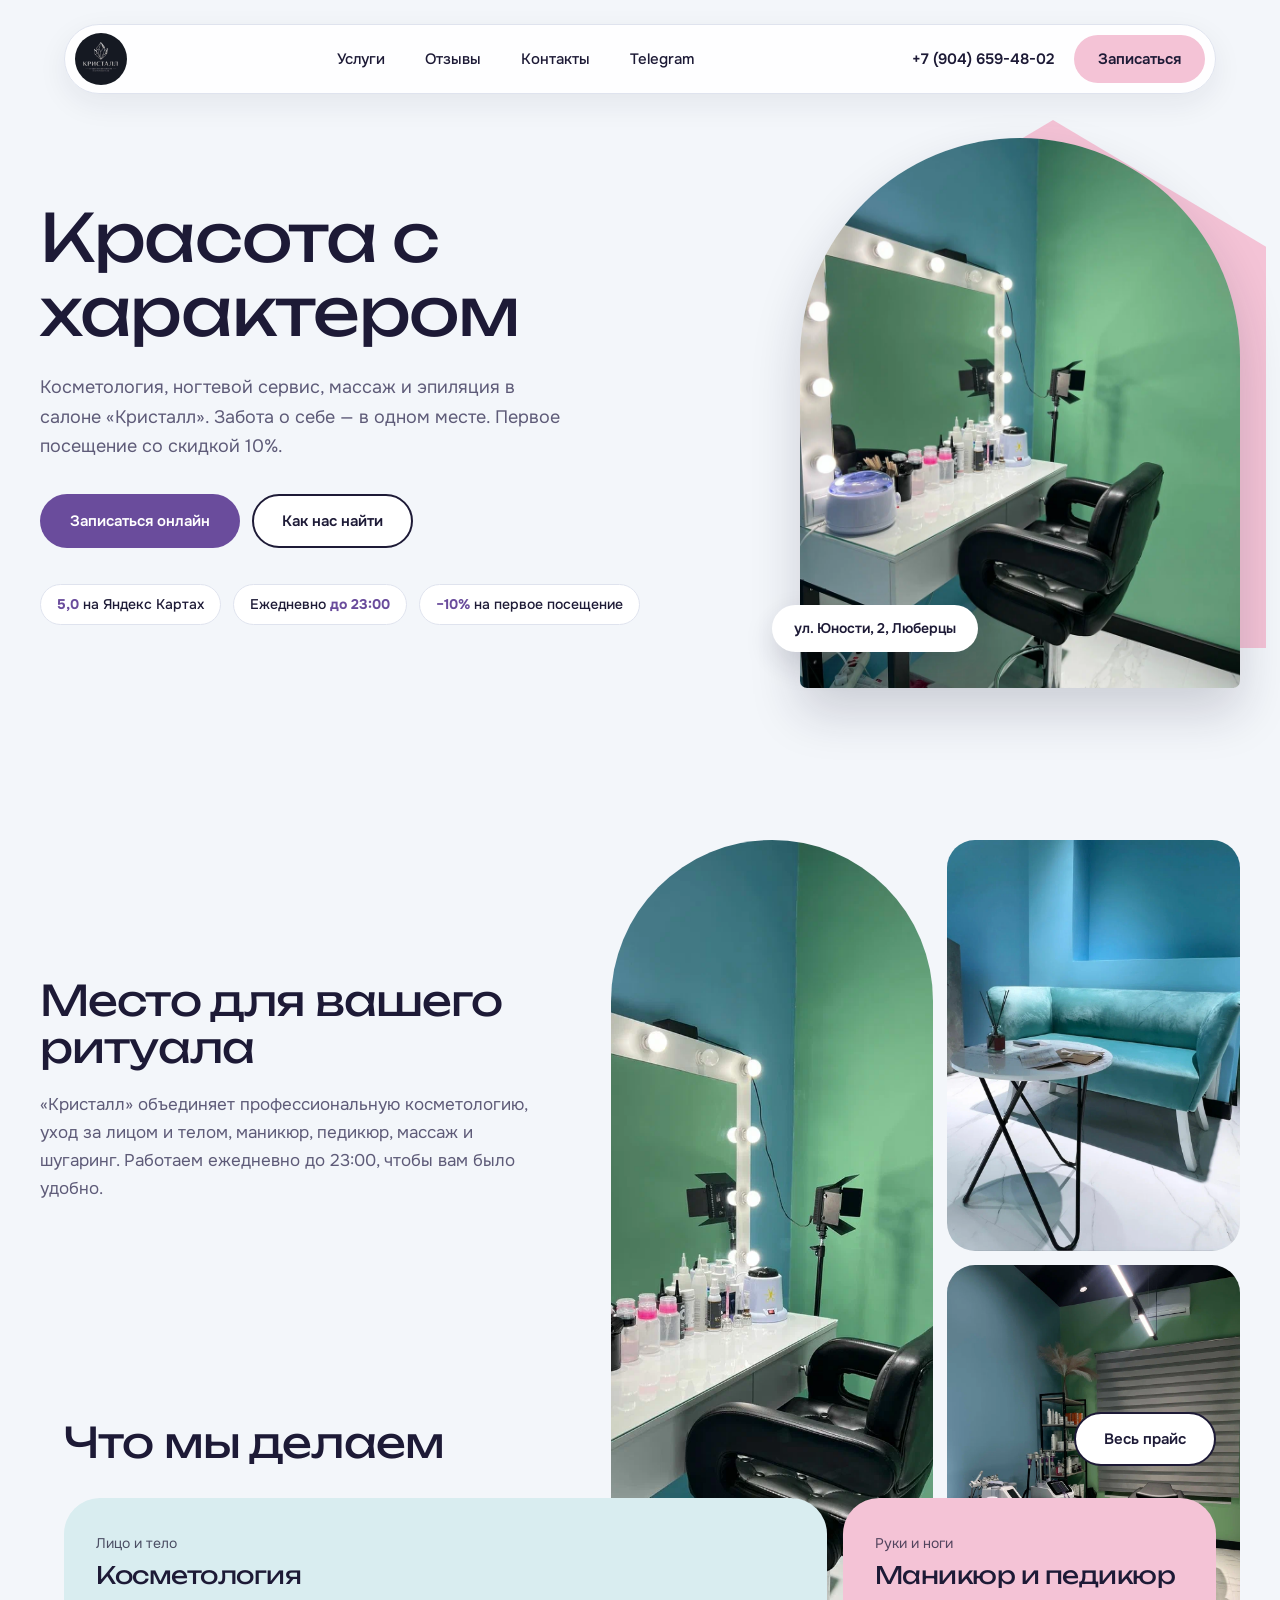
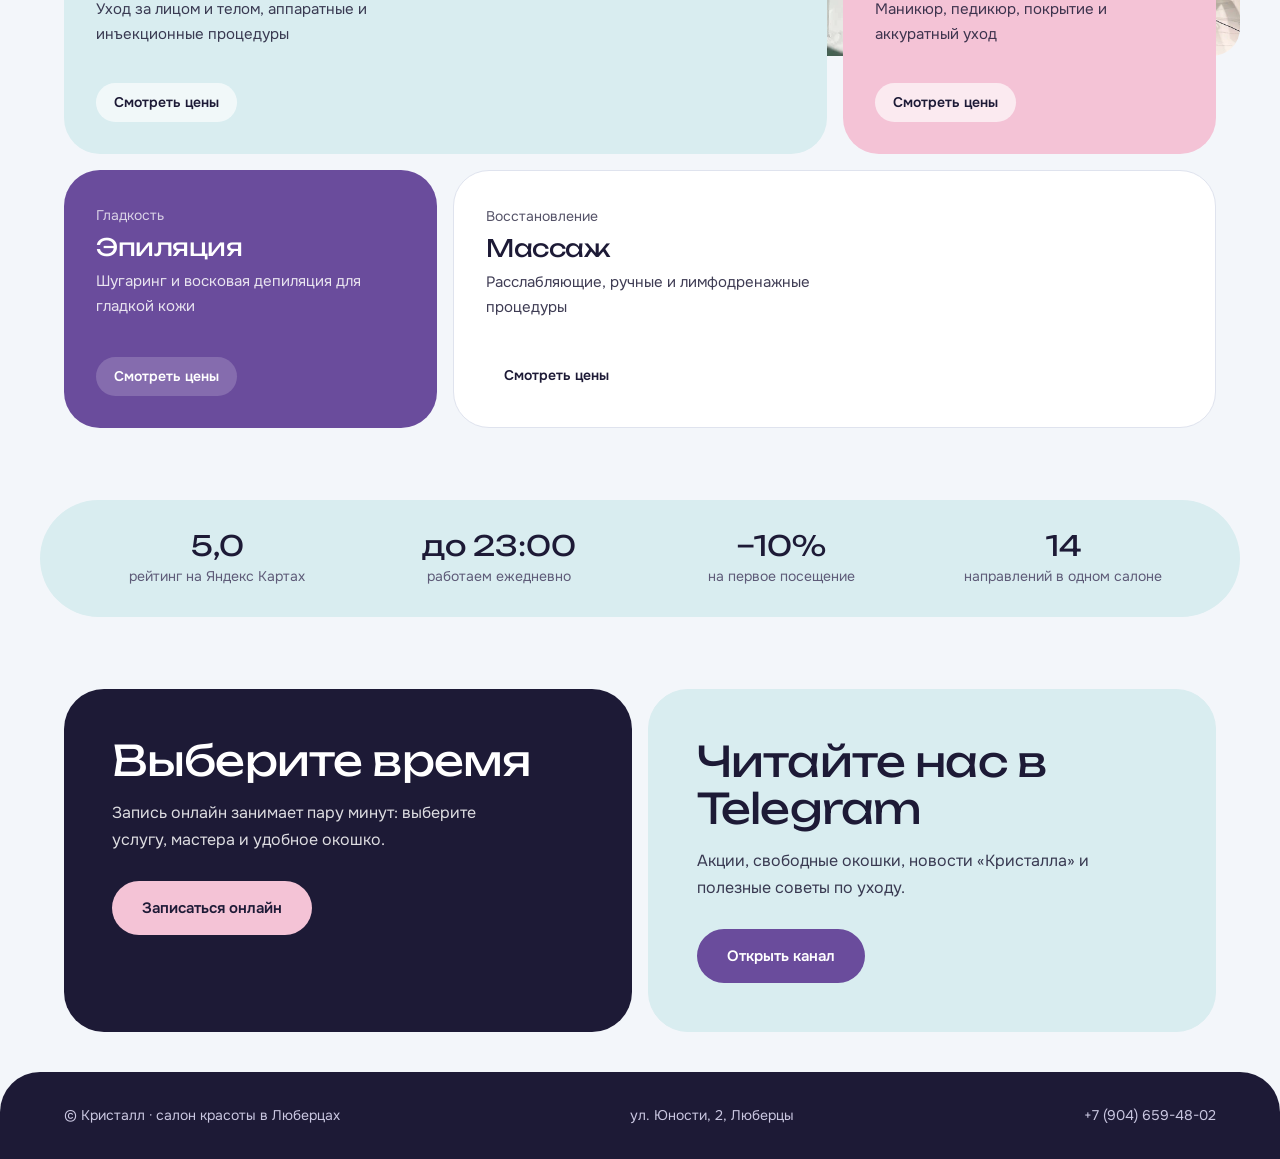
==== commit 421f6111: "Add files via upload" ====
--- a/index.html
+++ b/index.html
@@ -1,223 +1,25 @@
-<!DOCTYPE html>
-<html lang="ru">
-<head>
-    <meta charset="UTF-8">
-    <meta name="viewport" content="width=device-width, initial-scale=1.0">
-    <title>Krystal</title>
-    <link rel="stylesheet" href="style.css">
-    <link rel="preconnect" href="https://fonts.googleapis.com">
-    <link rel="preconnect" href="https://fonts.gstatic.com" crossorigin>
-    <link href="https://fonts.googleapis.com/css2?family=Montserrat:wght@400;500;600;700;800;900&display=swap" rel="stylesheet">
-</head>
-<body>
-
-    <!-- Навигация -->
-    <header class="header">
-        <div class="header-container">
-            <a href="#" class="logo">Krystal</a>
-
-            <!-- Бургер-кнопка для мобильных -->
-            <button class="burger" id="burger" aria-label="Открыть меню">
-                <span class="burger-line"></span>
-                <span class="burger-line"></span>
-                <span class="burger-line"></span>
-            </button>
-
-            <nav class="nav" id="nav">
-                <a href="#home" class="nav-link" data-section="home">Главная</a>
-                <a href="#about" class="nav-link" data-section="about">О нас</a>
-                <a href="#services" class="nav-link" data-section="services">Услуги</a>
-                <a href="#portfolio" class="nav-link" data-section="portfolio">Портфолио</a>
-                <a href="#contact" class="nav-link" data-section="contact">Контакты</a>
-            </nav>
-        </div>
-    </header>
-
-    <!-- Секция 1: Главная -->
-    <section class="hero" id="home">
-        <div class="hero-content">
-            <h1 class="hero-title">
-                <span class="title-line">Мы создаём</span>
-                <span class="title-line highlight">цифровые решения</span>
-                <span class="title-line">будущего</span>
-            </h1>
-            <p class="hero-subtitle">Инновационная студия веб-разработки и дизайна, которая превращает ваши идеи в реальность</p>
-            <div class="hero-buttons">
-                <a href="#contact" class="btn btn-primary">Начать проект</a>
-                <a href="#portfolio" class="btn btn-secondary">Наши работы</a>
-            </div>
-        </div>
-        <div class="hero-visual">
-            <div class="crystal-shape"></div>
-            <div class="floating-particles">
-                <span class="particle"></span>
-                <span class="particle"></span>
-                <span class="particle"></span>
-                <span class="particle"></span>
-                <span class="particle"></span>
-            </div>
-        </div>
-    </section>
-
-    <!-- Секция 2: О нас -->
-    <section class="about" id="about">
-        <div class="section-container">
-            <h2 class="section-title">О нас</h2>
-            <p class="section-subtitle">Команда профессионалов с опытом более 10 лет</p>
-            <div class="about-grid">
-                <div class="about-card">
-                    <div class="card-icon">🎨</div>
-                    <h3>Дизайн</h3>
-                    <p>Создаём уникальные интерфейсы, которые запоминаются и вовлекают пользователей</p>
-                </div>
-                <div class="about-card">
-                    <div class="card-icon">💻</div>
-                    <h3>Разработка</h3>
-                    <p>Пишем чистый и оптимизированный код с использованием современных технологий</p>
-                </div>
-                <div class="about-card">
-                    <div class="card-icon">🚀</div>
-                    <h3>Запуск</h3>
-                    <p>Обеспечиваем стабильный запуск и поддержку ваших проектов 24/7</p>
-                </div>
-            </div>
-        </div>
-    </section>
-
-    <!-- Секция 3: Услуги -->
-    <section class="services" id="services">
-        <div class="section-container">
-            <h2 class="section-title">Наши услуги</h2>
-            <p class="section-subtitle">Полный спектр digital-услуг для вашего бизнеса</p>
-            <div class="services-list">
-                <div class="service-item">
-                    <div class="service-number">01</div>
-                    <div class="service-info">
-                        <h3>Веб-разработка</h3>
-                        <p>Разработка сайтов любой сложности: от лендингов до крупных порталов и SPA-приложений</p>
-                    </div>
-                    <div class="service-price">от 50 000 ₽</div>
-                </div>
-                <div class="service-item">
-                    <div class="service-number">02</div>
-                    <div class="service-info">
-                        <h3>UI/UX Дизайн</h3>
-                        <p>Проектирование пользовательских интерфейсов с фокусом на конверсию и удобство</p>
-                    </div>
-                    <div class="service-price">от 30 000 ₽</div>
-                </div>
-                <div class="service-item">
-                    <div class="service-number">03</div>
-                    <div class="service-info">
-                        <h3>Мобильные приложения</h3>
-                        <p>Кроссплатформенная разработка мобильных приложений для iOS и Android</p>
-                    </div>
-                    <div class="service-price">от 100 000 ₽</div>
-                </div>
-                <div class="service-item">
-                    <div class="service-number">04</div>
-                    <div class="service-info">
-                        <h3>SEO продвижение</h3>
-                        <p>Комплексное продвижение в поисковых системах для увеличения органического трафика</p>
-                    </div>
-                    <div class="service-price">от 25 000 ₽</div>
-                </div>
-            </div>
-        </div>
-    </section>
-
-    <!-- Секция 4: Портфолио -->
-    <section class="portfolio" id="portfolio">
-        <div class="section-container">
-            <h2 class="section-title">Портфолио</h2>
-            <p class="section-subtitle">Избранные проекты, которыми мы гордимся</p>
-            <div class="portfolio-grid">
-                <div class="portfolio-item large">
-                    <div class="portfolio-overlay">
-                        <h3>E-commerce платформа</h3>
-                        <p>Веб-разработка</p>
-                    </div>
-                </div>
-                <div class="portfolio-item">
-                    <div class="portfolio-overlay">
-                        <h3>Финтех приложение</h3>
-                        <p>Мобильная разработка</p>
-                    </div>
-                </div>
-                <div class="portfolio-item">
-                    <div class="portfolio-overlay">
-                        <h3>Корпоративный сайт</h3>
-                        <p>UI/UX Дизайн</p>
-                    </div>
-                </div>
-                <div class="portfolio-item wide">
-                    <div class="portfolio-overlay">
-                        <h3>Образовательная платформа</h3>
-                        <p>Полный цикл разработки</p>
-                    </div>
-                </div>
-            </div>
-        </div>
-    </section>
-
-    <!-- Секция 5: Контакты -->
-    <section class="contact" id="contact">
-        <div class="section-container">
-            <h2 class="section-title">Связаться с нами</h2>
-            <p class="section-subtitle">Расскажите о вашем проекте, и мы свяжемся с вами в течение 24 часов</p>
-            <div class="contact-wrapper">
-                <form class="contact-form">
-                    <div class="form-row">
-                        <div class="form-group">
-                            <input type="text" placeholder="Ваше имя" required>
-                        </div>
-                        <div class="form-group">
-                            <input type="email" placeholder="Email" required>
-                        </div>
-                    </div>
-                    <div class="form-group">
-                        <input type="text" placeholder="Тема">
-                    </div>
-                    <div class="form-group">
-                        <textarea placeholder="Расскажите о вашем проекте..." rows="5"></textarea>
-                    </div>
-                    <button type="submit" class="btn btn-primary btn-full">Отправить сообщение</button>
-                </form>
-                <div class="contact-info">
-                    <div class="info-item">
-                        <span class="info-icon">📍</span>
-                        <div>
-                            <h4>Адрес</h4>
-                            <p>Москва, ул. Примерная, 42</p>
-                        </div>
-                    </div>
-                    <div class="info-item">
-                        <span class="info-icon">📧</span>
-                        <div>
-                            <h4>Email</h4>
-                            <p>hello@krystal.studio</p>
-                        </div>
-                    </div>
-                    <div class="info-item">
-                        <span class="info-icon">📱</span>
-                        <div>
-                            <h4>Телефон</h4>
-                            <p>+7 (999) 123-45-67</p>
-                        </div>
-                    </div>
-                </div>
-            </div>
-        </div>
-    </section>
-
-    <!-- Футер -->
-    <footer class="footer">
-        <div class="footer-container">
-            <a href="#" class="logo">Krystal</a>
-            <p>© 2025 Krystal Studio. Все права защищены.</p>
-        </div>
-    </footer>
-
-    <script src="script.js"></script>
-</body>
-</html>
+<!doctype html>
+<html lang="ru"><head><meta charset="utf-8"><meta name="viewport" content="width=device-width,initial-scale=1">
+<title>Кристалл — салон красоты в Люберцах: косметология, маникюр, массаж, шугаринг</title><meta name="description" content="Салон красоты «Кристалл» в Люберцах, ул. Юности, 2. Косметология, маникюр и педикюр, массаж, шугаринг. Работаем ежедневно до 23:00. Скидка 10% на первое посещение."><meta name="theme-color" content="#f3f6fa"><meta property="og:title" content="Кристалл — салон красоты в Люберцах"><meta property="og:description" content="Косметология, маникюр, массаж и эпиляция. Ежедневно до 23:00. Скидка 10% на первое посещение."><meta property="og:type" content="website"><meta property="og:image" content="assets/images/kristall-1.webp">
+<link rel="preconnect" href="https://fonts.googleapis.com"><link rel="preconnect" href="https://fonts.gstatic.com" crossorigin>
+<link href="https://fonts.googleapis.com/css2?family=Onest:wght@400;500;600&family=Unbounded:wght@300;400&display=swap&subset=cyrillic" rel="stylesheet">
+<link rel="stylesheet" href="assets/css/style.css"></head><body>
+<header class="top"><div class="wrap"><div class="bar">
+<a class="logo" href="index.html" aria-label="Кристалл — на главную"><img src="assets/images/logo-kristall.jpg" alt="Кристалл — студия косметологии и эстетики тела"></a>
+<nav class="nav"><a href="services.html">Услуги</a><a href="reviews.html">Отзывы</a><a href="contacts.html">Контакты</a><a href="https://t.me/crystalstudio1" target="_blank" rel="noopener">Telegram</a></nav>
+<a class="tel" href="tel:+79046594802">+7 (904) 659-48-02</a>
+<a class="btn btn-r" href="https://n1029302.yclients.com/" target="_blank" rel="noopener">Записаться</a></div></div></header>
+<main>
+<section class="wrap hero"><div><h1>Красота с характером</h1>
+<p class="lead">Косметология, ногтевой сервис, массаж и эпиляция в салоне «Кристалл». Забота о себе — в одном месте. Первое посещение со скидкой 10%.</p>
+<div class="row"><a class="btn btn-p" href="https://n1029302.yclients.com/" target="_blank" rel="noopener">Записаться онлайн</a><a class="btn btn-s" href="contacts.html">Как нас найти</a></div>
+<div class="row chips"><span class="chip"><b>5,0</b> на Яндекс Картах</span><span class="chip">Ежедневно <b>до 23:00</b></span><span class="chip"><b>−10%</b> на первое посещение</span></div></div>
+<div class="arch"><img src="assets/images/kristall-1.webp" alt="Рабочее место мастера салона Кристалл"><span class="badge">ул. Юности, 2, Люберцы</span></div></section>
+<section class="wrap sec"><div class="about"><div><h2>Место для вашего ритуала</h2><p>«Кристалл» объединяет профессиональную косметологию, уход за лицом и телом, маникюр, педикюр, массаж и шугаринг. Работаем ежедневно до 23:00, чтобы вам было удобно.</p></div>
+<div class="photos"><img src="assets/images/kristall-1.webp" alt="Рабочее место мастера в салоне Кристалл" loading="lazy"><img src="assets/images/kristall-2.webp" alt="Зона ожидания салона Кристалл" loading="lazy"><img src="assets/images/kristall-3.webp" alt="Косметологический кабинет салона Кристалл" loading="lazy"></div></div></section>
+<section class="wrap"><div class="sec-h"><h2>Что мы делаем</h2><a class="btn btn-s" href="services.html">Весь прайс</a></div><div class="bento"><a class="tile" href="services.html"><div><small>Лицо и тело</small><h3>Косметология</h3><p>Уход за лицом и телом, аппаратные и инъекционные процедуры</p></div><i>Смотреть цены</i></a><a class="tile" href="services.html"><div><small>Руки и ноги</small><h3>Маникюр и педикюр</h3><p>Маникюр, педикюр, покрытие и аккуратный уход</p></div><i>Смотреть цены</i></a><a class="tile" href="services.html"><div><small>Гладкость</small><h3>Эпиляция</h3><p>Шугаринг и восковая депиляция для гладкой кожи</p></div><i>Смотреть цены</i></a><a class="tile" href="services.html"><div><small>Восстановление</small><h3>Массаж</h3><p>Расслабляющие, ручные и лимфодренажные процедуры</p></div><i>Смотреть цены</i></a></div></section>
+<section class="wrap sec"><div class="stats"><div><b>5,0</b><span>рейтинг на Яндекс Картах</span></div><div><b>до 23:00</b><span>работаем ежедневно</span></div><div><b>−10%</b><span>на первое посещение</span></div><div><b>14</b><span>направлений в одном салоне</span></div></div></section>
+<section class="wrap"><div class="duo"><div class="block dark"><h2>Выберите время</h2><p>Запись онлайн занимает пару минут: выберите услугу, мастера и удобное окошко.</p><a class="btn btn-r" href="https://n1029302.yclients.com/" target="_blank" rel="noopener">Записаться онлайн</a></div>
+<div class="block light" style="background:var(--mist);border-color:var(--mist)"><h2>Читайте нас в Telegram</h2><p>Акции, свободные окошки, новости «Кристалла» и полезные советы по уходу.</p><a class="btn btn-p" href="https://t.me/crystalstudio1" target="_blank" rel="noopener">Открыть канал</a></div></div></section></main>
+<footer><div class="wrap"><span>© Кристалл · салон красоты в Люберцах</span><a href="contacts.html">ул. Юности, 2, Люберцы</a><a href="tel:+79046594802">+7 (904) 659-48-02</a></div></footer>
+</body></html>
--- a/assets/css/style.css
+++ b/assets/css/style.css
@@ -0,0 +1,91 @@
+:root{--frost:#f3f6fa;--mist:#d9edf0;--ame:#6a4c9c;--ame-d:#523884;--rose:#f4c3d6;--ink:#1d1a36;--mut:#5e5b78;--line:#dfe3ee}
+*{box-sizing:border-box}html{scroll-behavior:smooth}
+body{margin:0;background:var(--frost);color:var(--ink);font:400 16px/1.65 Onest,system-ui,sans-serif}
+img{display:block;max-width:100%}a{color:inherit;text-decoration:none}
+:focus-visible{outline:3px solid var(--ame);outline-offset:3px}
+.wrap{max-width:1200px;margin:auto;padding:0 24px}
+h1,h2,h3{font-family:Unbounded,Onest,sans-serif;font-weight:400;line-height:1.12;letter-spacing:-.02em;margin:0}
+h2{font-size:clamp(26px,3.4vw,42px)}p{margin:0}.mut{color:var(--mut)}
+/* header */
+.top{position:sticky;top:12px;z-index:30;padding-top:12px}
+.bar{display:flex;align-items:center;gap:12px;background:rgba(255,255,255,.88);backdrop-filter:blur(12px);border:1px solid var(--line);border-radius:999px;padding:8px 10px;box-shadow:0 10px 30px rgba(29,26,54,.07)}
+.logo img{width:52px;height:52px;border-radius:50%;object-fit:cover;background:var(--ink)}
+.nav{display:flex;gap:4px;margin:0 auto}
+.nav a{padding:10px 18px;border-radius:999px;font-weight:500;font-size:15px;transition:background .2s}
+.nav a:hover,.nav a.on{background:var(--mist)}
+.tel{font-weight:600;font-size:15px;padding:0 8px;white-space:nowrap}
+/* buttons */
+.btn{display:inline-flex;align-items:center;justify-content:center;gap:8px;padding:15px 28px;border-radius:999px;border:2px solid transparent;font:600 15px Onest,sans-serif;cursor:pointer;transition:background .2s,transform .2s,color .2s}
+.btn:hover{transform:translateY(-2px)}
+.btn-p{background:var(--ame);color:#fff}.btn-p:hover{background:var(--ame-d)}
+.btn-s{background:#fff;border-color:var(--ink)}.btn-s:hover{background:var(--ink);color:#fff}
+.btn-r{background:var(--rose);color:var(--ink)}.btn-r:hover{background:#f8d6e4}
+.bar .btn{padding:12px 22px}
+/* hero */
+.hero{display:grid;grid-template-columns:1.1fr .9fr;gap:56px;align-items:center;padding:56px 0 80px}
+.hero h1{font-size:clamp(36px,5.2vw,66px)}
+.hero p.lead{font-size:18px;color:var(--mut);max-width:520px;margin:24px 0 32px}
+.row{display:flex;flex-wrap:wrap;gap:12px}
+.chips{margin-top:36px}.chip{padding:8px 16px;border-radius:999px;background:#fff;border:1px solid var(--line);font-size:14px;font-weight:500}
+.chip b{color:var(--ame)}
+.arch{position:relative;max-width:440px;margin-left:auto;isolation:isolate}
+.arch::before{content:"";position:absolute;inset:-18px -26px 40px 40px;background:var(--rose);clip-path:polygon(50% 0,100% 24%,100% 100%,0 100%,0 24%);z-index:-1}
+.arch img{width:100%;aspect-ratio:4/5;object-fit:cover;border-radius:999px 999px 32px 32px;box-shadow:0 24px 50px rgba(29,26,54,.18)}
+.badge{position:absolute;left:-28px;bottom:36px;background:#fff;border-radius:999px;padding:12px 22px;font-weight:600;font-size:14px;box-shadow:0 12px 30px rgba(29,26,54,.14)}
+/* sections */
+.sec{padding:72px 0}
+.about{display:grid;grid-template-columns:.9fr 1.1fr;gap:56px;align-items:center}
+.about p{margin-top:20px;color:var(--mut);font-size:17px}
+.photos{display:grid;grid-template-columns:1.1fr 1fr;grid-template-rows:1fr 1fr;gap:14px;height:500px}
+.photos img{width:100%;height:100%;object-fit:cover;border-radius:28px}
+.photos img:first-child{grid-row:span 2;border-radius:200px 200px 28px 28px}
+.sec-h{display:flex;justify-content:space-between;align-items:end;gap:24px;flex-wrap:wrap;margin-bottom:32px}
+.bento{display:grid;grid-template-columns:repeat(6,1fr);gap:16px}
+.tile{display:flex;flex-direction:column;justify-content:space-between;gap:36px;min-height:220px;padding:32px;border-radius:36px;grid-column:span 3;transition:transform .25s}
+.tile:hover{transform:translateY(-4px)}
+.tile:nth-child(1),.tile:nth-child(4){grid-column:span 4}.tile:nth-child(2),.tile:nth-child(3){grid-column:span 2}
+.tile:nth-child(1){background:var(--mist)}.tile:nth-child(2){background:var(--rose)}
+.tile:nth-child(3){background:var(--ame);color:#fff}.tile:nth-child(4){background:#fff;border:1px solid var(--line)}
+.tile small{font-size:14px;opacity:.75}.tile h3{font-size:24px;margin:6px 0 8px}.tile p{font-size:15px;opacity:.85;max-width:380px}
+.tile i{align-self:flex-start;font-style:normal;font-weight:600;font-size:14px;padding:8px 18px;border-radius:999px;background:rgba(255,255,255,.65)}
+.tile:nth-child(3) i{background:rgba(255,255,255,.18)}
+.stats{display:grid;grid-template-columns:repeat(4,1fr);gap:8px;background:var(--mist);border-radius:999px;padding:28px 40px}
+.stats div{text-align:center}.stats b{display:block;font:400 28px Unbounded,sans-serif}.stats span{font-size:14px;color:var(--mut)}
+.duo{display:grid;grid-template-columns:1fr 1fr;gap:16px}
+.block{border-radius:40px;padding:48px;display:flex;flex-direction:column;align-items:flex-start;gap:16px}
+.block p{max-width:420px;opacity:.85;margin-bottom:12px}
+.block.dark{background:var(--ink);color:#fff}.block.light{background:#fff;border:1px solid var(--line)}
+/* inner pages */
+.intro{padding:64px 0 40px}.intro h1{font-size:clamp(34px,5vw,60px)}.intro p{max-width:560px;color:var(--mut);font-size:18px;margin-top:20px}
+.search{width:100%;max-width:460px;margin-top:28px;padding:16px 24px;border-radius:999px;border:2px solid var(--line);font:16px Onest,sans-serif;background:#fff;color:var(--ink)}
+.search:focus{border-color:var(--ame);outline:0}
+.grp{background:#fff;border:1px solid var(--line);border-radius:32px;margin-bottom:12px;overflow:hidden}
+.grp summary{display:flex;align-items:center;gap:14px;padding:22px 28px;cursor:pointer;list-style:none;font:400 20px Unbounded,sans-serif}
+.grp summary::-webkit-details-marker{display:none}
+.grp summary span.n{margin-left:auto;font:500 13px Onest,sans-serif;color:var(--mut);background:var(--frost);padding:4px 12px;border-radius:999px}
+.grp summary::after{content:"+";display:grid;place-items:center;width:36px;height:36px;border-radius:50%;background:var(--mist);font:400 22px Onest,sans-serif;transition:transform .25s,background .25s}
+.grp[open] summary::after{transform:rotate(45deg);background:var(--rose)}
+.grp[open] summary{background:linear-gradient(var(--frost),#fff)}
+.it{display:flex;justify-content:space-between;gap:24px;padding:14px 28px;border-top:1px solid var(--line);color:var(--mut)}
+.it b{color:var(--ink);font-weight:600;white-space:nowrap}
+.empty{padding:40px;text-align:center;color:var(--mut)}
+.score{display:flex;align-items:center;gap:20px;margin-top:28px}
+.score b{font:400 56px Unbounded,sans-serif}.stars{color:var(--ame);letter-spacing:3px}
+.cards{display:grid;grid-template-columns:repeat(3,1fr);gap:16px}
+.rev{border-radius:36px;padding:32px;display:flex;flex-direction:column;gap:20px;background:#fff;border:1px solid var(--line)}
+.rev:nth-child(2){background:var(--mist);border-color:var(--mist)}.rev:nth-child(3){background:var(--rose);border-color:var(--rose)}
+.who{display:flex;align-items:center;gap:12px;font-weight:600;margin-top:auto}
+.who span{display:grid;place-items:center;width:42px;height:42px;border-radius:50%;background:var(--ame);color:#fff}
+.contact{display:grid;grid-template-columns:.8fr 1.2fr;gap:16px}
+.info{background:#fff;border:1px solid var(--line);border-radius:40px;padding:40px;display:flex;flex-direction:column;gap:24px}
+.info h3{font-size:15px;font-family:Onest;font-weight:600;color:var(--mut);margin-bottom:4px}.info p{font-size:19px}
+.map{border:0;width:100%;min-height:460px;height:100%;border-radius:40px}
+footer{margin-top:40px;background:var(--ink);color:#c9c6e0;border-radius:40px 40px 0 0;padding:32px 0}
+footer .wrap{display:flex;justify-content:space-between;gap:16px;flex-wrap:wrap;font-size:14px}
+footer a:hover{color:#fff}
+@media(max-width:900px){.hero,.about,.contact,.duo,.cards{grid-template-columns:1fr}.arch{margin:0 auto 20px 0;max-width:360px}.tel{display:none}.nav{margin:0}.photos{height:420px}.stats{grid-template-columns:1fr 1fr;border-radius:40px}.tile,.tile:nth-child(n){grid-column:span 6}}
+@media(max-width:620px){.bar{flex-wrap:wrap;border-radius:32px}.bar .btn{margin-left:auto}.nav{order:3;width:100%;overflow-x:auto}.sec{padding:48px 0}.block,.info{padding:32px 24px}.it{padding:12px 20px}.grp summary{padding:18px 20px;font-size:17px}.badge{left:8px}}
+@media(prefers-reduced-motion:reduce){*{transition:none!important;scroll-behavior:auto!important}}
+@keyframes up{from{opacity:0;transform:translateY(20px)}}
+.hero>*{animation:up .7s both}.hero>:nth-child(2){animation-delay:.12s}
+[hidden]{display:none!important}
